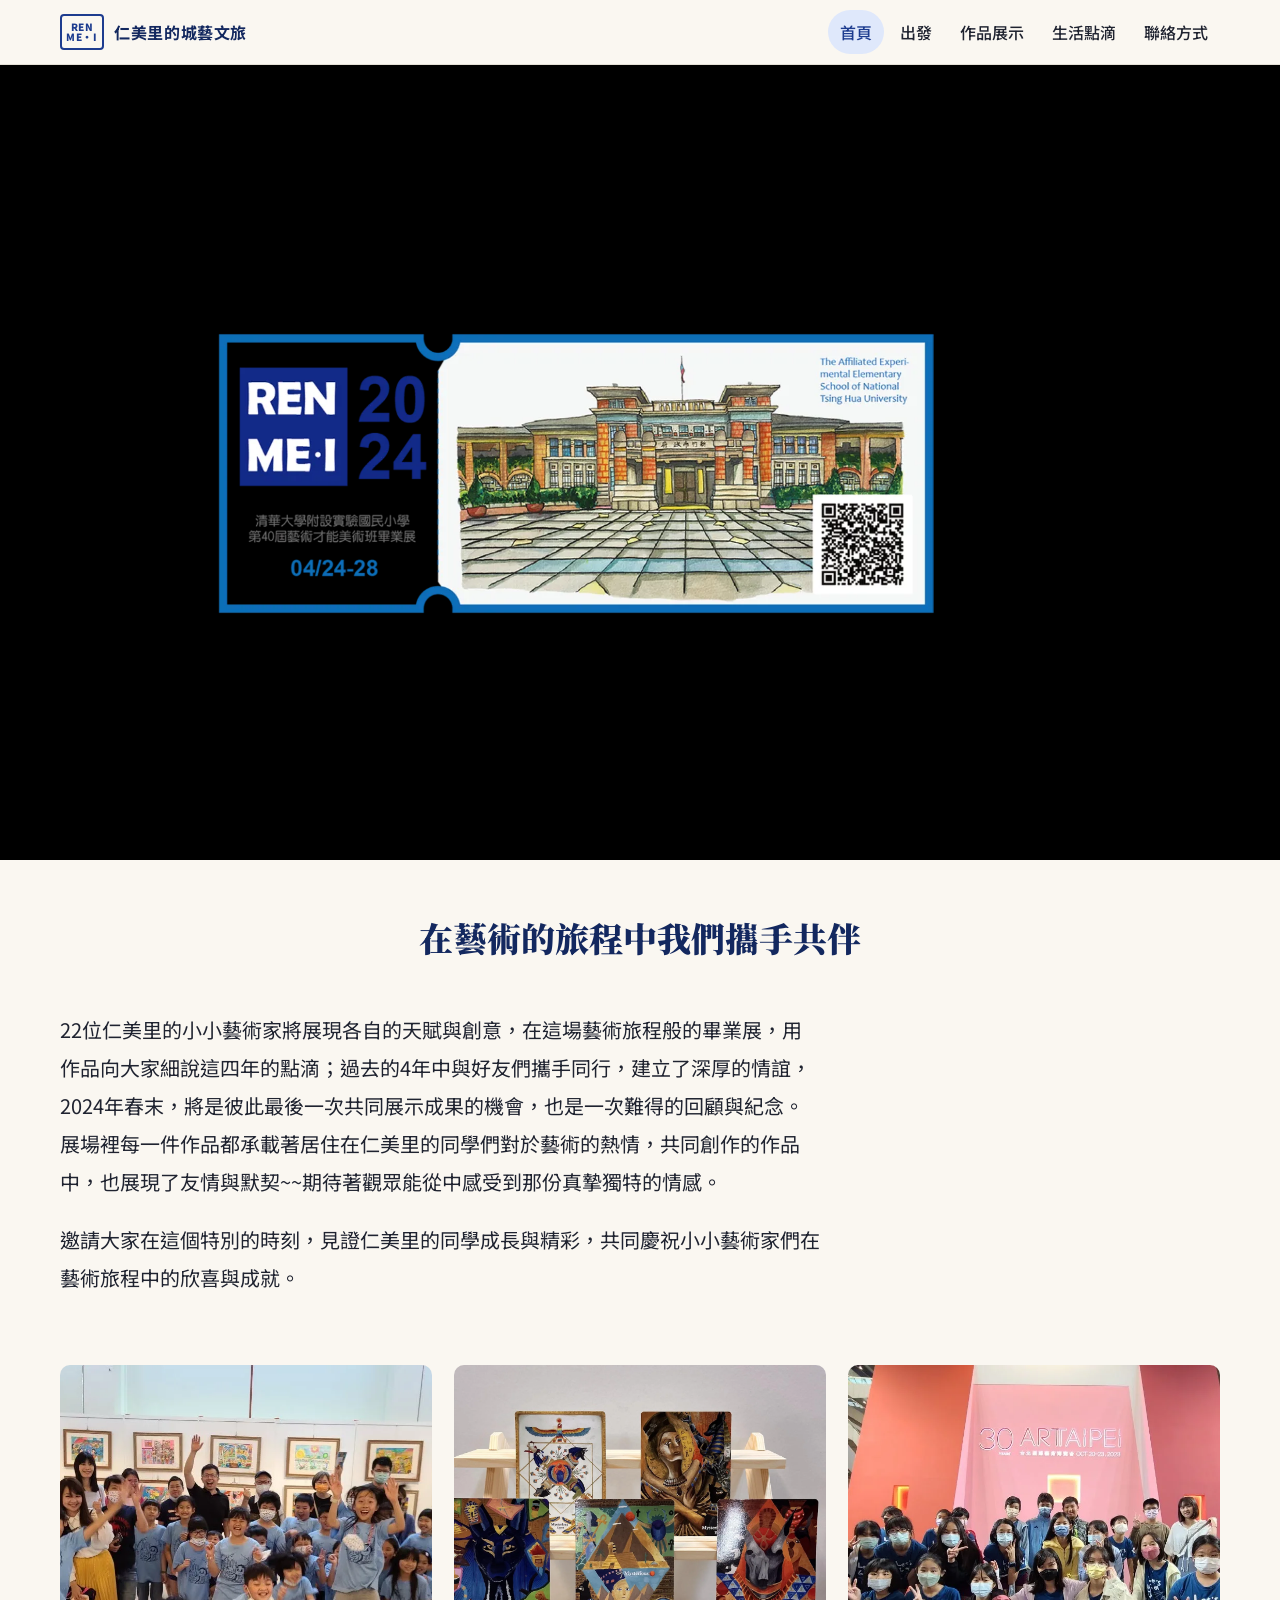
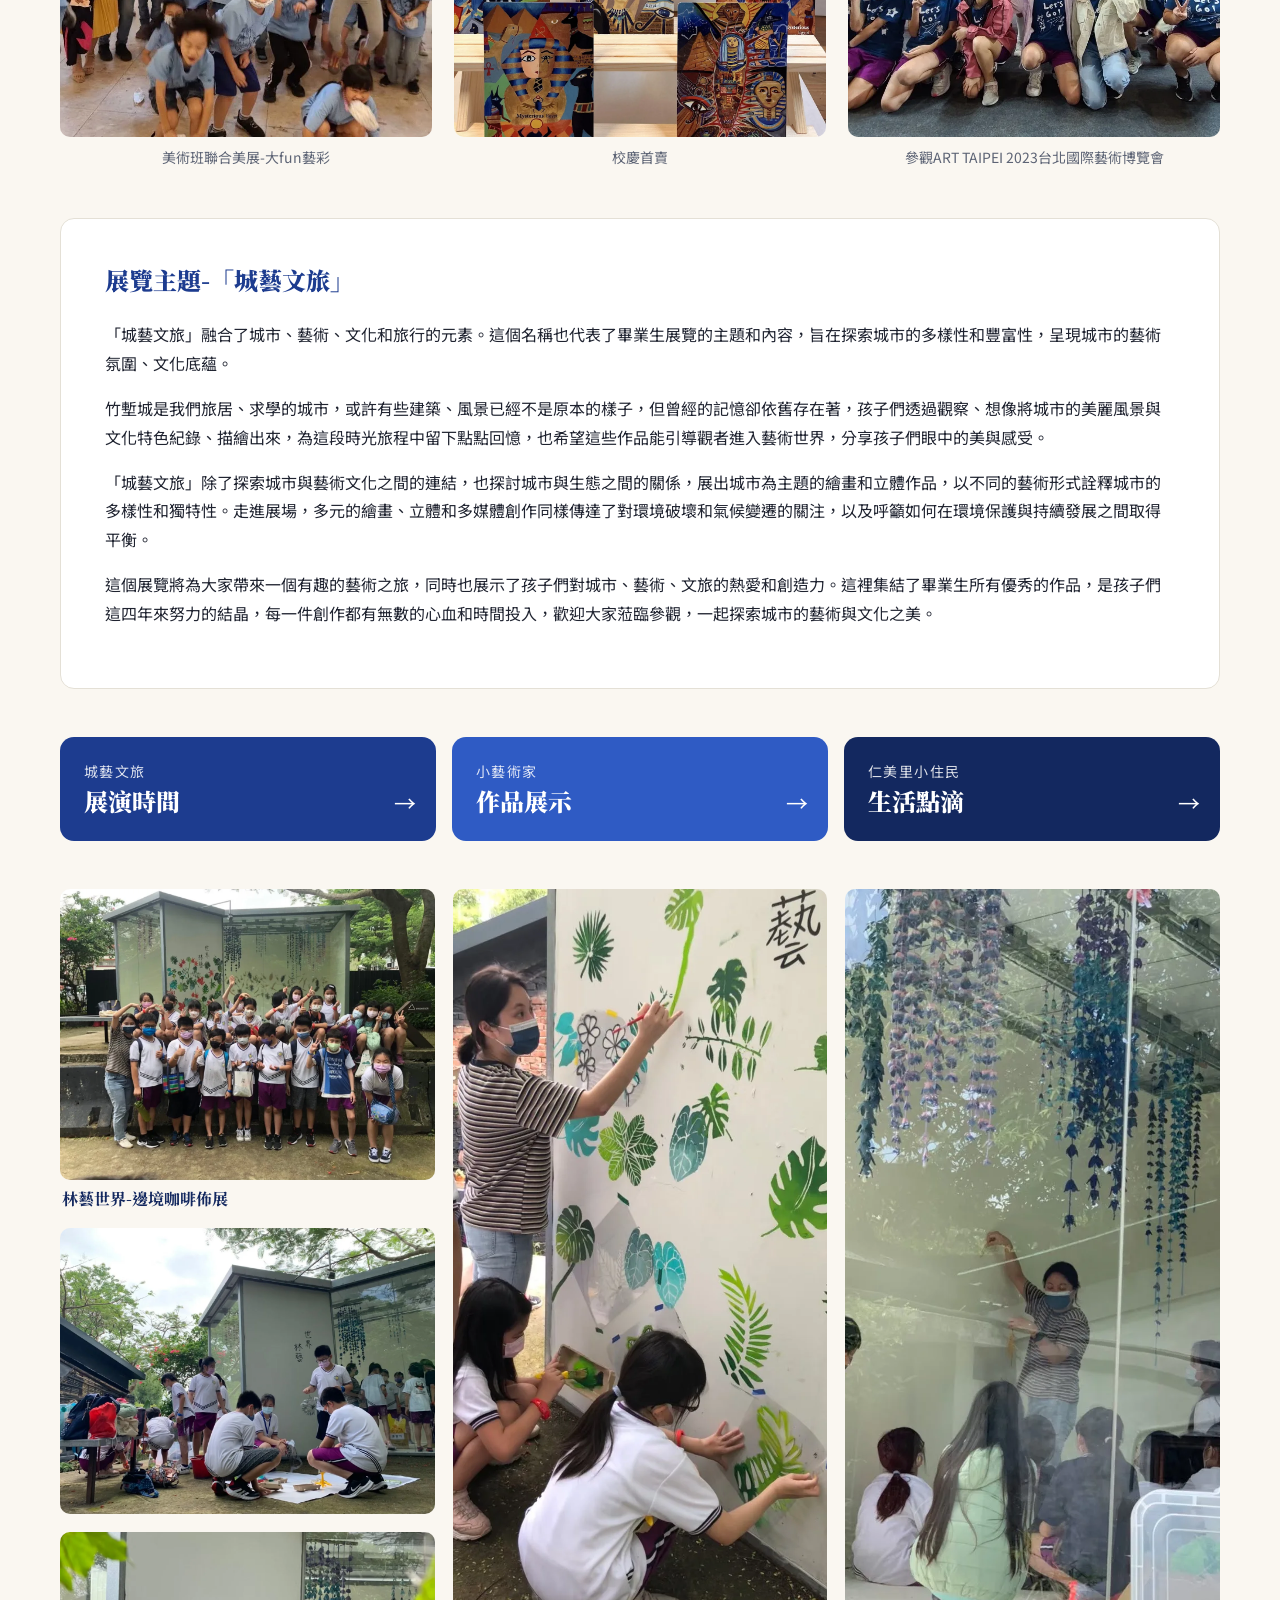
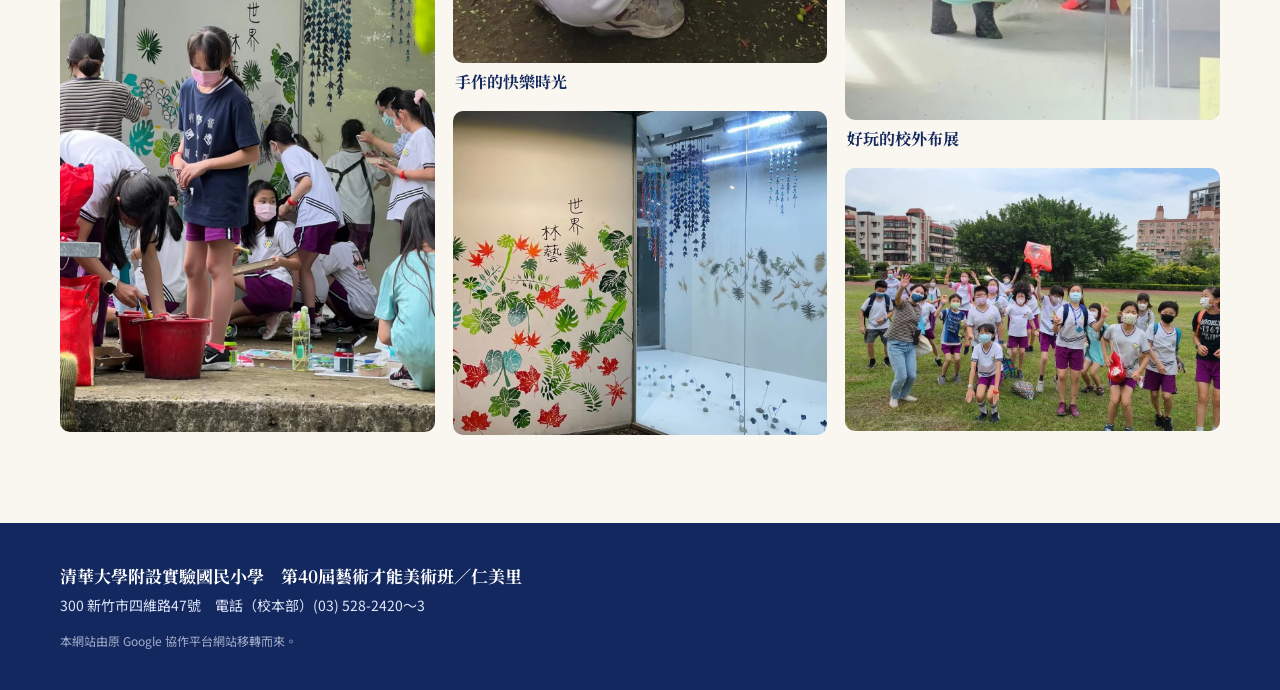
==== index.html @ 0c2aa7fb "Initial commit" ====
<!doctype html>
<html lang="zh-Hant-TW">
<head>
<meta charset="utf-8">
<meta name="viewport" content="width=device-width, initial-scale=1">
<title>仁美里的城藝文旅</title>
<meta name="description" content="清華附小第40屆藝術才能美術班「仁美里」畢業美展《城藝文旅》——22位小小藝術家的城市、藝術與文化之旅。">
<meta property="og:title" content="仁美里的城藝文旅">
<meta property="og:description" content="清華附小第40屆藝術才能美術班「仁美里」畢業美展《城藝文旅》——22位小小藝術家的城市、藝術與文化之旅。">
<meta property="og:image" content="img/001.webp">
<link rel="icon" href="assets/favicon.svg" type="image/svg+xml">
<link rel="preconnect" href="https://fonts.googleapis.com"><link rel="preconnect" href="https://fonts.gstatic.com" crossorigin>
<link href="https://fonts.googleapis.com/css2?family=Noto+Sans+TC:wght@400;500;700&family=Noto+Serif+TC:wght@600;900&display=swap" rel="stylesheet">
<link rel="stylesheet" href="assets/style.css">
</head>
<body class="page-index">
<a class="skip" href="#main">跳到主要內容</a>
<div class="topbar"><div class="wrap bar">
<a class="brand" href="index.html"><span class="ticket">REN<br>ME·I</span><span>仁美里的城藝文旅</span></a>
<button class="menu-btn" type="button" aria-expanded="false" aria-controls="nav">選單</button>
<nav id="nav" aria-label="主要導覽"><ul><li><a href="index.html" aria-current="page">首頁</a></li><li><a href="depart.html">出發</a></li><li class="has-sub"><a href="works.html">作品展示</a><ul class="sub"><li><a href="works-ecological.html">Ecological Contrast 明信片</a></li><li><a href="works-egypt.html">Mysterious Egypt 明信片</a></li><li><a href="works-keychain.html">甜點系－鑰匙圈</a></li><li><a href="works-badge.html">愛在新竹－徽章</a></li><li><a href="works-mug.html">建築@新竹－馬克杯</a></li><li><a href="works-sticker.html">建築@新竹／甜點系－集合貼紙</a></li><li><a href="works-merch.html">形象周邊</a></li></ul></li><li><a href="life.html">生活點滴</a></li><li><a href="contact.html">聯絡方式</a></li></ul></nav>
</div></div>
<header class="hero hero-home"><img src="img/001.webp" width="1920" height="1192" alt="" class="hero-img"  decoding="async"><div class="hero-text wrap"><p class="kicker">畢業美展 2024</p><h1>仁美里的城藝文旅</h1></div></header>

<main id="main">
<section class="wrap block"><p class="tagline">在藝術的旅程中我們攜手共伴</p></section><section class="wrap block"><div class="prose"><p class="lead">22位仁美里的小小藝術家將展現各自的天賦與創意，在這場藝術旅程般的畢業展，用作品向大家細說這四年的點滴；過去的4年中與好友們攜手同行，建立了深厚的情誼，2024年春末，將是彼此最後一次共同展示成果的機會，也是一次難得的回顧與紀念。展場裡每一件作品都承載著居住在仁美里的同學們對於藝術的熱情，共同創作的作品中，也展現了友情與默契~~期待著觀眾能從中感受到那份真摯獨特的情感。</p><p class="lead">邀請大家在這個特別的時刻，見證仁美里的同學成長與精彩，共同慶祝小小藝術家們在藝術旅程中的欣喜與成就。</p></div></section><section class="wrap block"><div class="grid cols-3"><figure><button class="zoom" type="button" aria-label="放大圖片"><img src="img/002.webp" width="726" height="720" alt="美術班聯合美展-大fun藝彩" loading="lazy" decoding="async"></button><figcaption>美術班聯合美展-大fun藝彩</figcaption></figure><figure><button class="zoom" type="button" aria-label="放大圖片"><img src="img/003.webp" width="1280" height="1280" alt="校慶首賣" loading="lazy" decoding="async"></button><figcaption>校慶首賣</figcaption></figure><figure><button class="zoom" type="button" aria-label="放大圖片"><img src="img/004.webp" width="720" height="720" alt="參觀ART TAIPEI 2023台北國際藝術博覽會" loading="lazy" decoding="async"></button><figcaption>參觀ART TAIPEI 2023台北國際藝術博覽會</figcaption></figure></div></section><section class="wrap block theme"><div class="prose"><p>展覽主題-「城藝文旅」</p><p>「城藝文旅」融合了城市、藝術、文化和旅行的元素。這個名稱也代表了畢業生展覽的主題和內容，旨在探索城市的多樣性和豐富性，呈現城市的藝術氛圍、文化底蘊。</p><p>竹塹城是我們旅居、求學的城市，或許有些建築、風景已經不是原本的樣子，但曾經的記憶卻依舊存在著，孩子們透過觀察、想像將城市的美麗風景與文化特色紀錄、描繪出來，為這段時光旅程中留下點點回憶，也希望這些作品能引導觀者進入藝術世界，分享孩子們眼中的美與感受。</p><p>「城藝文旅」除了探索城市與藝術文化之間的連結，也探討城市與生態之間的關係，展出城市為主題的繪畫和立體作品，以不同的藝術形式詮釋城市的多樣性和獨特性。走進展場，多元的繪畫、立體和多媒體創作同樣傳達了對環境破壞和氣候變遷的關注，以及呼籲如何在環境保護與持續發展之間取得平衡。</p><p>這個展覽將為大家帶來一個有趣的藝術之旅，同時也展示了孩子們對城市、藝術、文旅的熱愛和創造力。這裡集結了畢業生所有優秀的作品，是孩子們這四年來努力的結晶，每一件創作都有無數的心血和時間投入，歡迎大家蒞臨參觀，一起探索城市的藝術與文化之美。</p></div></section><section class="wrap block"><div class="tiles"><a class="tile" href="depart.html"><span>城藝文旅</span><strong>展演時間</strong><i aria-hidden="true">→</i></a><a class="tile" href="works.html"><span>小藝術家</span><strong>作品展示</strong><i aria-hidden="true">→</i></a><a class="tile" href="life.html"><span>仁美里小住民</span><strong>生活點滴</strong><i aria-hidden="true">→</i></a></div></section><section class="wrap block"><div class="masonry"><figure><button class="zoom" type="button" aria-label="放大圖片"><img src="img/005.webp" width="1280" height="994" alt="林藝世界-邊境咖啡佈展" loading="lazy" decoding="async"></button><figcaption>林藝世界-邊境咖啡佈展</figcaption></figure><figure><button class="zoom" type="button" aria-label="放大圖片"><img src="img/006.webp" width="1280" height="979" alt="" loading="lazy" decoding="async"></button></figure><figure><button class="zoom" type="button" aria-label="放大圖片"><img src="img/007.webp" width="1108" height="1478" alt="" loading="lazy" decoding="async"></button></figure><figure><button class="zoom" type="button" aria-label="放大圖片"><img src="img/008.webp" width="715" height="1478" alt="手作的快樂時光" loading="lazy" decoding="async"></button><figcaption>手作的快樂時光</figcaption></figure><figure><button class="zoom" type="button" aria-label="放大圖片"><img src="img/009.webp" width="1110" height="960" alt="" loading="lazy" decoding="async"></button></figure><figure><button class="zoom" type="button" aria-label="放大圖片"><img src="img/010.webp" width="666" height="1478" alt="好玩的校外布展" loading="lazy" decoding="async"></button><figcaption>好玩的校外布展</figcaption></figure><figure><button class="zoom" type="button" aria-label="放大圖片"><img src="img/011.webp" width="1028" height="720" alt="" loading="lazy" decoding="async"></button></figure></div></section>
</main>
<footer class="site-foot"><div class="wrap">
<p class="foot-name">清華大學附設實驗國民小學　第40屆藝術才能美術班／仁美里</p>
<p>300 新竹市四維路47號　電話（校本部）(03) 528-2420～3</p>
<p class="small">本網站由原 Google 協作平台網站移轉而來。</p>
</div></footer>
<div class="lightbox" hidden><button class="lb-close" type="button" aria-label="關閉">×</button><button class="lb-prev" type="button" aria-label="上一張">‹</button><img alt=""><button class="lb-next" type="button" aria-label="下一張">›</button></div>
<script src="assets/site.js" defer></script>
</body>
</html>
---- assets/style.css ----
/* 仁美里的城藝文旅 — static site */
:root{
  --navy:#1d3c8f; --navy-ink:#13285f; --sky:#dfe8fb; --paper:#faf7f1; --card:#ffffff;
  --ink:#1f2330; --muted:#5d6475; --line:#e4e0d6; --radius:14px;
  --sans:"Noto Sans TC",system-ui,-apple-system,"PingFang TC","Microsoft JhengHei",sans-serif;
  --serif:"Noto Serif TC","Songti TC",serif;
}
*{box-sizing:border-box}
html{scroll-behavior:smooth}
body{margin:0;background:var(--paper);color:var(--ink);font:16px/1.8 var(--sans);-webkit-font-smoothing:antialiased}
img{max-width:100%;height:auto;display:block}
a{color:var(--navy)}
.wrap{width:min(1160px,100% - 32px);margin-inline:auto}
.skip{position:absolute;left:-999px}.skip:focus{left:16px;top:8px;z-index:99;background:#fff;padding:6px 10px}

/* top bar */
.topbar{position:sticky;top:0;z-index:50;background:rgba(250,247,241,.92);backdrop-filter:blur(8px);border-bottom:1px solid var(--line)}
.bar{display:flex;align-items:center;gap:16px;min-height:64px}
.brand{display:flex;align-items:center;gap:10px;text-decoration:none;color:var(--navy-ink);font-weight:700;letter-spacing:.04em}
.ticket{display:inline-grid;place-items:center;width:44px;height:36px;border:2px solid var(--navy);border-radius:4px;font:900 10px/1.05 var(--sans);color:var(--navy);text-align:center;letter-spacing:.06em}
nav{margin-left:auto}
nav ul{list-style:none;margin:0;padding:0;display:flex;gap:4px}
nav a{display:block;padding:8px 12px;border-radius:999px;text-decoration:none;color:var(--ink);font-weight:500}
nav a:hover{background:var(--sky)}
nav a[aria-current]{color:var(--navy);background:var(--sky)}
.has-sub{position:relative}
.sub{display:none!important;position:absolute;top:100%;left:0;min-width:240px;flex-direction:column;background:#fff;border:1px solid var(--line);border-radius:12px;padding:6px!important;box-shadow:0 12px 30px rgba(20,30,60,.12)}
.sub a{border-radius:8px;font-weight:400}
.has-sub:hover .sub,.has-sub:focus-within .sub{display:flex!important}
.menu-btn{display:none;margin-left:auto;border:1px solid var(--line);background:#fff;border-radius:999px;padding:6px 14px;font:inherit;cursor:pointer}

/* hero */
.hero{position:relative;background:var(--navy-ink);color:#fff;overflow:hidden;min-height:240px;display:grid}
.hero-img{grid-area:1/1;width:100%;height:100%;object-fit:cover;opacity:.55}
.hero-text{grid-area:1/1;align-self:end;padding:48px 0 32px;position:relative}
.hero h1{font:900 clamp(30px,5vw,54px)/1.2 var(--serif);margin:0;letter-spacing:.04em;text-shadow:0 2px 18px rgba(0,0,0,.35)}
.kicker{margin:0 0 6px;font-size:14px;letter-spacing:.2em;opacity:.9}
.hero-home{min-height:min(62vh,560px);background:#000}
.hero-home .hero-img{object-fit:contain;opacity:1}
.hero-home .hero-text{display:none}

.crumbs{padding-top:18px;font-size:14px;color:var(--muted)}
.crumbs a{text-decoration:none}

/* blocks */
.block{padding:40px 0 8px}
.prose{max-width:760px}
.prose p{margin:0 0 1em}
.prose .lead{font-size:clamp(17px,2vw,20px);line-height:1.9;color:var(--ink)}
.prose h3{font:700 20px/1.4 var(--serif);color:var(--navy);margin:1.4em 0 .4em}
.sec-title{font:900 clamp(22px,3vw,30px)/1.3 var(--serif);color:var(--navy-ink);margin:0 0 .6em;padding-left:14px;border-left:5px solid var(--navy)}
.tagline{font:900 clamp(22px,3.4vw,34px)/1.5 var(--serif);color:var(--navy-ink);text-align:center;margin:12px auto 0;max-width:860px}
.theme .prose{background:var(--card);border:1px solid var(--line);border-radius:var(--radius);padding:clamp(20px,4vw,44px);max-width:none}
.theme .prose p:first-child{font:900 24px/1.4 var(--serif);color:var(--navy)}

/* figures */
figure{margin:0}
.zoom{all:unset;cursor:zoom-in;display:block;width:100%}
.zoom:focus-visible,.card-link:focus-visible{outline:3px solid var(--navy);outline-offset:3px;border-radius:10px}
figure img{border-radius:10px;background:#eee;width:100%}
figcaption{font-size:14px;color:var(--muted);padding:8px 2px 0;text-align:center}
figcaption a{color:var(--navy-ink);font-weight:700;text-decoration:none}
.grid{display:grid;gap:22px;grid-template-columns:repeat(auto-fill,minmax(220px,1fr))}
.grid.cols-2{grid-template-columns:repeat(auto-fill,minmax(min(100%,340px),1fr))}
.grid.cols-3{grid-template-columns:repeat(auto-fill,minmax(min(100%,280px),1fr))}
.grid.cols-4{grid-template-columns:repeat(auto-fill,minmax(min(46%,220px),1fr))}
.grid.cols-4 figure{background:var(--card);border:1px solid var(--line);border-radius:var(--radius);padding:10px}
.grid.cols-4 figure img{aspect-ratio:1;object-fit:contain;background:#fff}
.page-works .grid figure img,.page-index .grid figure img{aspect-ratio:1;object-fit:cover}
.card-link{display:block;transition:transform .2s}
.card-link:hover{transform:translateY(-3px)}
.masonry{columns:3 280px;column-gap:18px}
.masonry figure{break-inside:avoid;margin-bottom:18px}
.masonry figcaption{text-align:left;font:700 16px/1.4 var(--serif);color:var(--navy-ink)}

/* tiles */
.tiles{display:grid;grid-template-columns:repeat(auto-fit,minmax(220px,1fr));gap:16px}
.tile{position:relative;display:block;padding:22px 24px;border-radius:var(--radius);background:var(--navy);color:#fff;text-decoration:none;overflow:hidden}
.tile span{display:block;font-size:14px;opacity:.85;letter-spacing:.1em}
.tile strong{font:900 24px/1.4 var(--serif)}
.tile i{position:absolute;right:20px;bottom:18px;font-style:normal;font-size:22px;transition:transform .2s}
.tile:hover i{transform:translateX(5px)}
.tile:nth-child(2){background:#2f5bc4}.tile:nth-child(3){background:var(--navy-ink)}

/* depart */
.info-grid{display:grid;grid-template-columns:repeat(auto-fit,minmax(240px,1fr));gap:16px}
.info{background:var(--card);border:1px solid var(--line);border-top:5px solid var(--navy);border-radius:var(--radius);padding:20px 22px}
.info h3{margin:0 0 6px;font:700 15px/1.4 var(--sans);letter-spacing:.15em;color:var(--muted)}
.info p{margin:0;font:700 18px/1.6 var(--serif);color:var(--navy-ink)}
.info p+p{font:400 15px/1.6 var(--sans);color:var(--ink)}

/* embeds */
.embed{position:relative;border-radius:var(--radius);overflow:hidden;background:#ddd;margin:0 0 24px}
.embed iframe{position:absolute;inset:0;width:100%;height:100%;border:0}
.embed.video{aspect-ratio:16/9;max-width:860px}
.embed.map{aspect-ratio:16/8}
.page-life .prose + .embed{margin-top:4px}

/* mugs */
.mug-grid{display:grid;grid-template-columns:repeat(auto-fill,minmax(min(100%,320px),1fr));gap:22px}
.mug{background:var(--card);border:1px solid var(--line);border-radius:var(--radius);padding:14px;display:flex;flex-direction:column;gap:10px}
.mug .main img{aspect-ratio:4/3;object-fit:contain;background:#fff}
.mug-meta{display:flex;align-items:baseline;gap:10px}
.mug-meta .num{font:900 22px/1 var(--serif);color:var(--navy)}
.mug-meta h3{margin:0;font:700 17px/1.4 var(--serif)}
.mug-thumbs{display:grid;grid-template-columns:repeat(3,1fr);gap:8px}
.mug-thumbs img{aspect-ratio:1;object-fit:cover;border-radius:8px}

/* footer */
.site-foot{margin-top:64px;background:var(--navy-ink);color:#dfe6f7;padding:36px 0;font-size:14px}
.site-foot p{margin:.2em 0}
.foot-name{font:700 17px/1.6 var(--serif);color:#fff}
.small{opacity:.7;font-size:12px;margin-top:12px!important}

/* lightbox */
.lightbox{position:fixed;inset:0;z-index:100;background:rgba(10,14,28,.92);display:grid;place-items:center}
.lightbox[hidden]{display:none}
.lightbox img{max-width:92vw;max-height:88vh;object-fit:contain;border-radius:6px}
.lightbox button{position:absolute;background:none;border:0;color:#fff;font-size:44px;line-height:1;cursor:pointer;padding:12px 18px}
.lb-close{top:8px;right:8px}.lb-prev{left:4px;top:50%;transform:translateY(-50%)}.lb-next{right:4px;top:50%;transform:translateY(-50%)}

@media (max-width:820px){
  .menu-btn{display:block}
  nav{position:absolute;top:100%;left:0;right:0;background:var(--paper);border-bottom:1px solid var(--line);display:none;padding:8px 16px 16px}
  nav.open{display:block}
  nav ul{flex-direction:column}
  .sub{display:flex!important;position:static;box-shadow:none;border:0;padding:0 0 0 14px!important;background:none;min-width:0}
  .brand span:last-child{font-size:15px}
  .hero-home{min-height:0}
  .block{padding-top:28px}
}
@media (prefers-reduced-motion:reduce){*{transition:none!important;scroll-behavior:auto!important}}
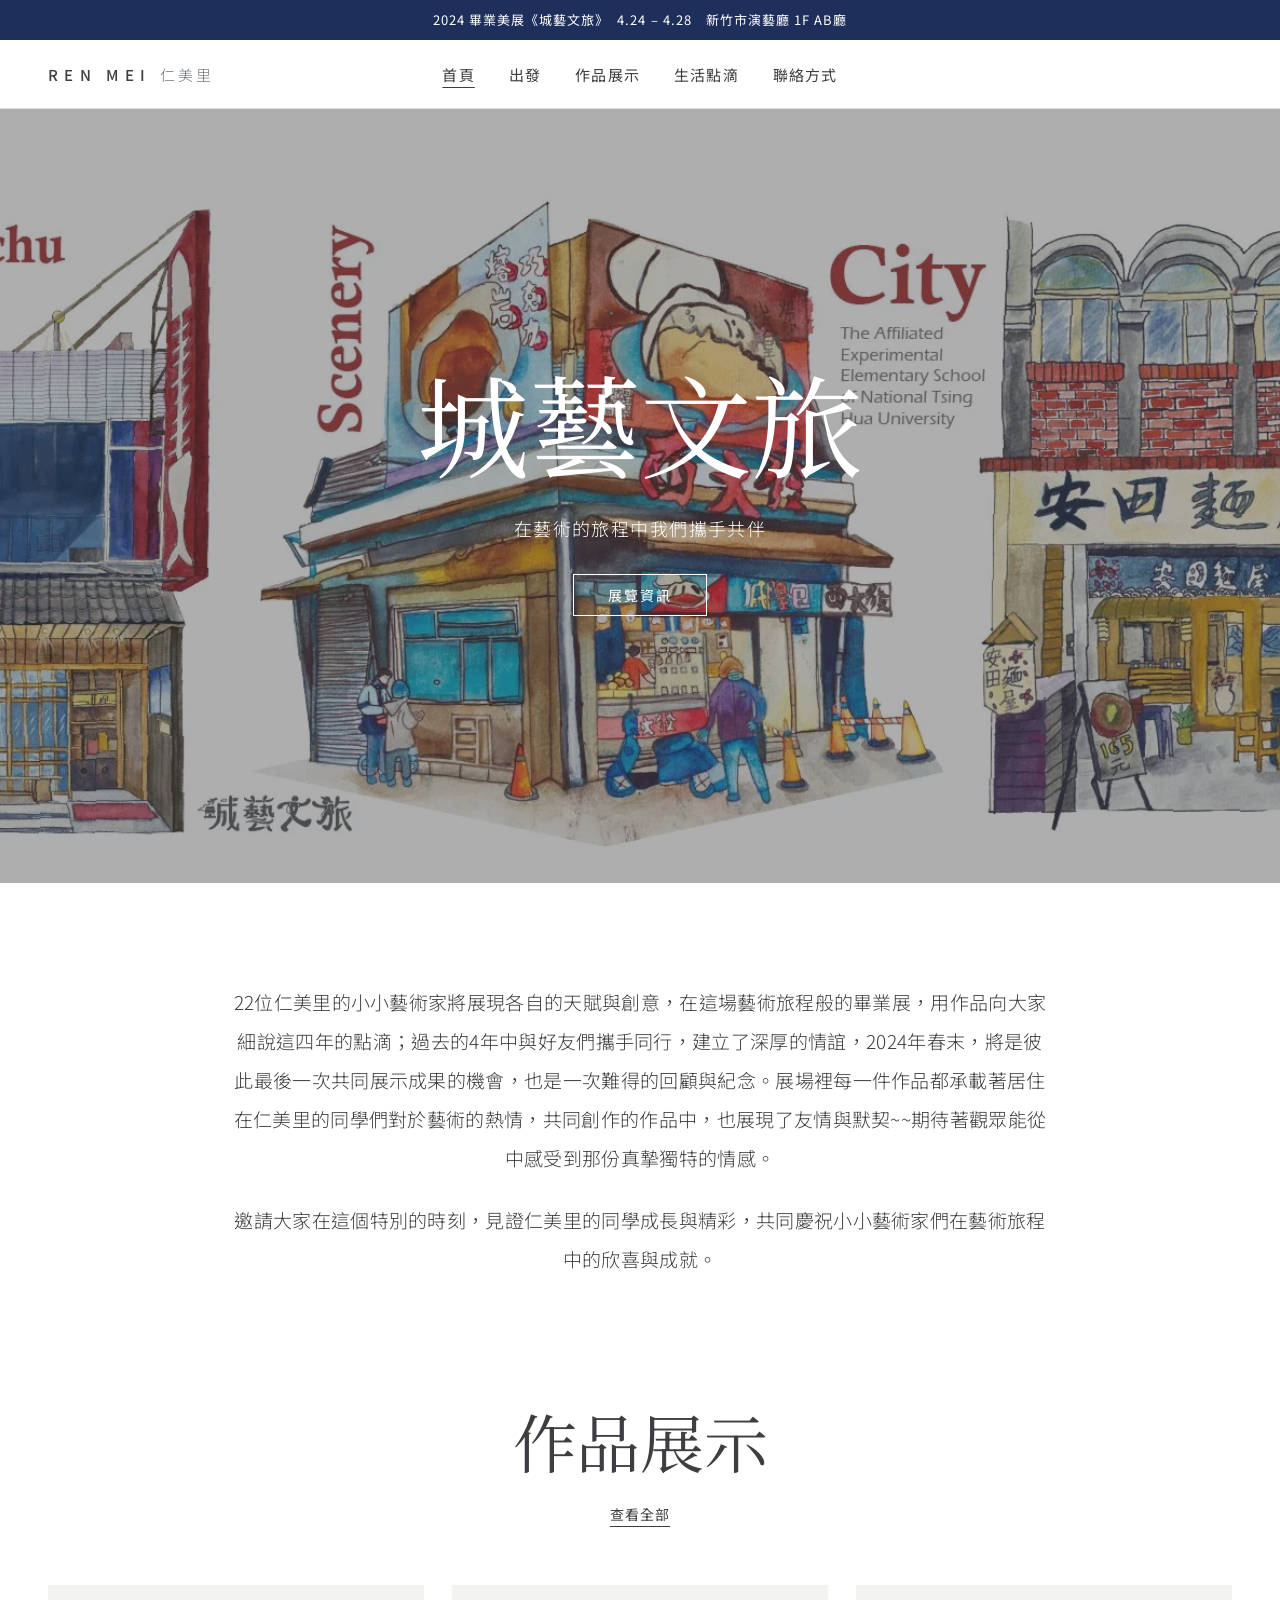
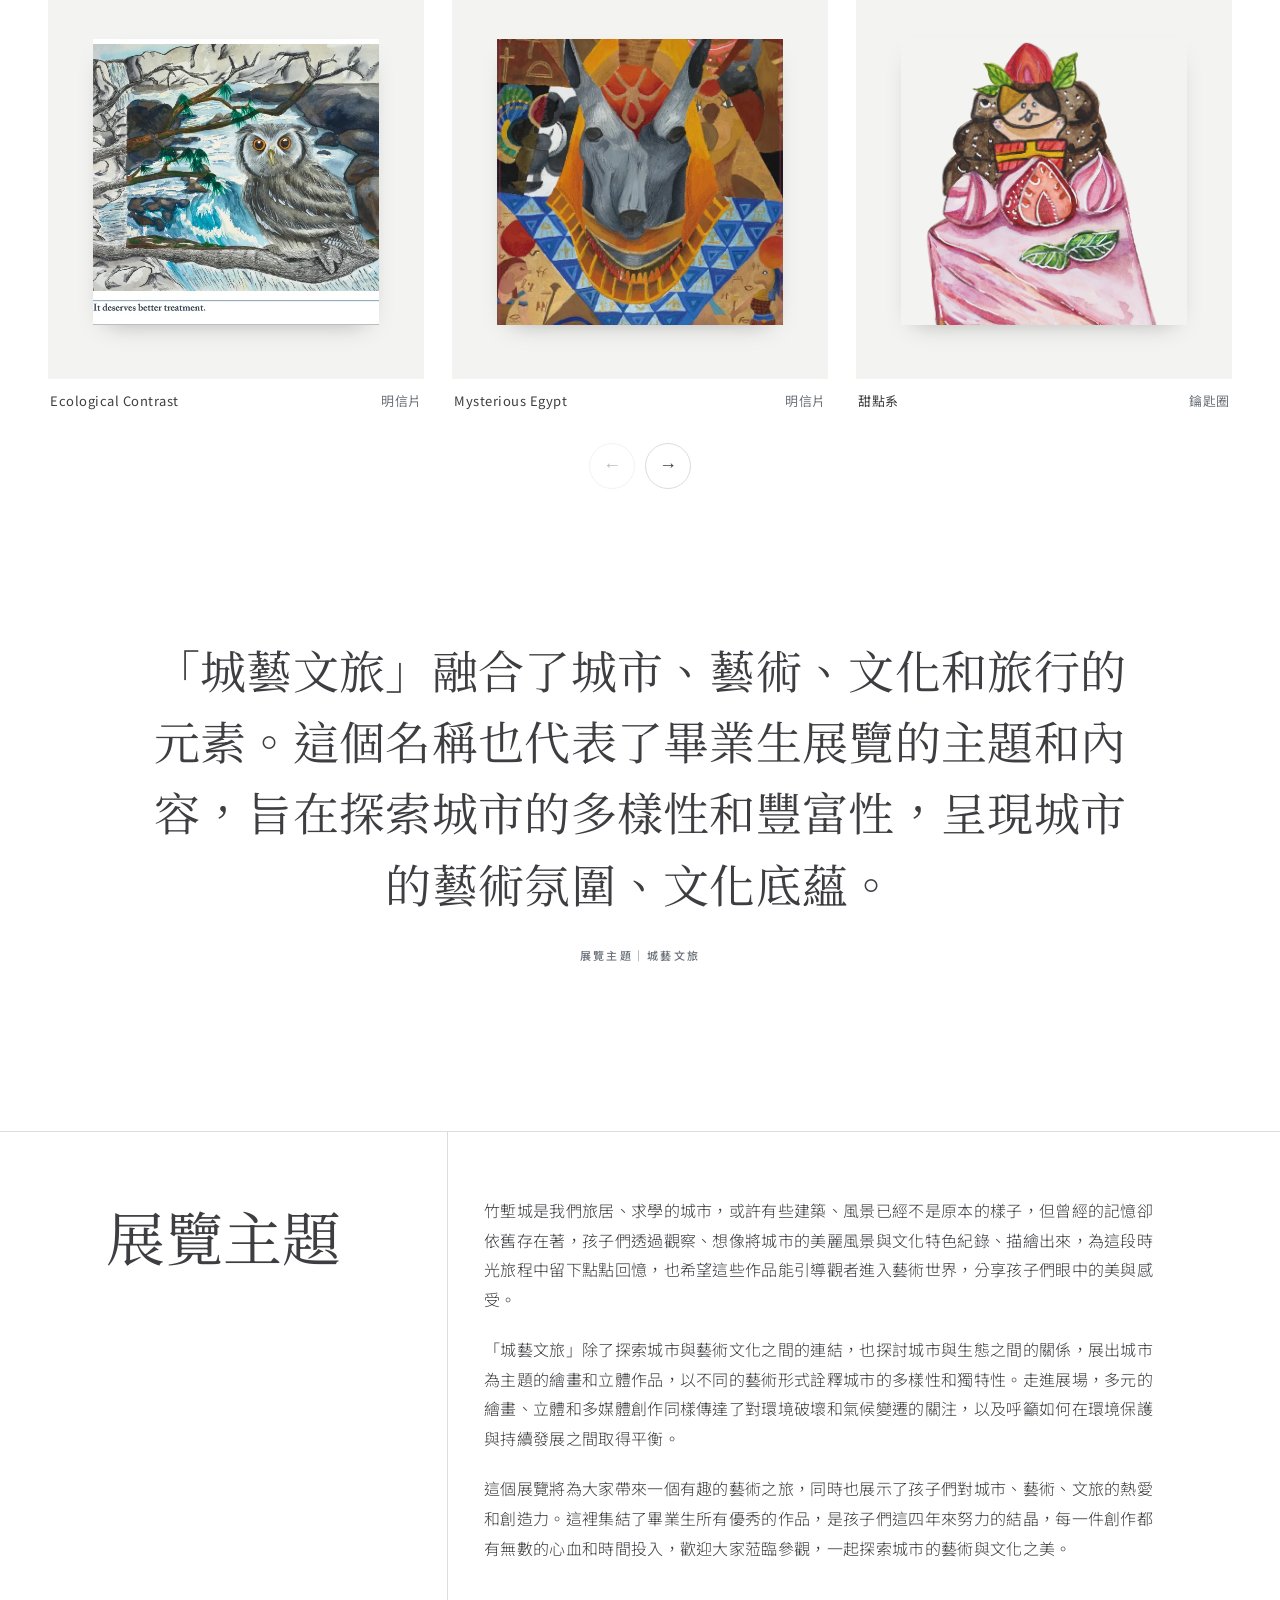
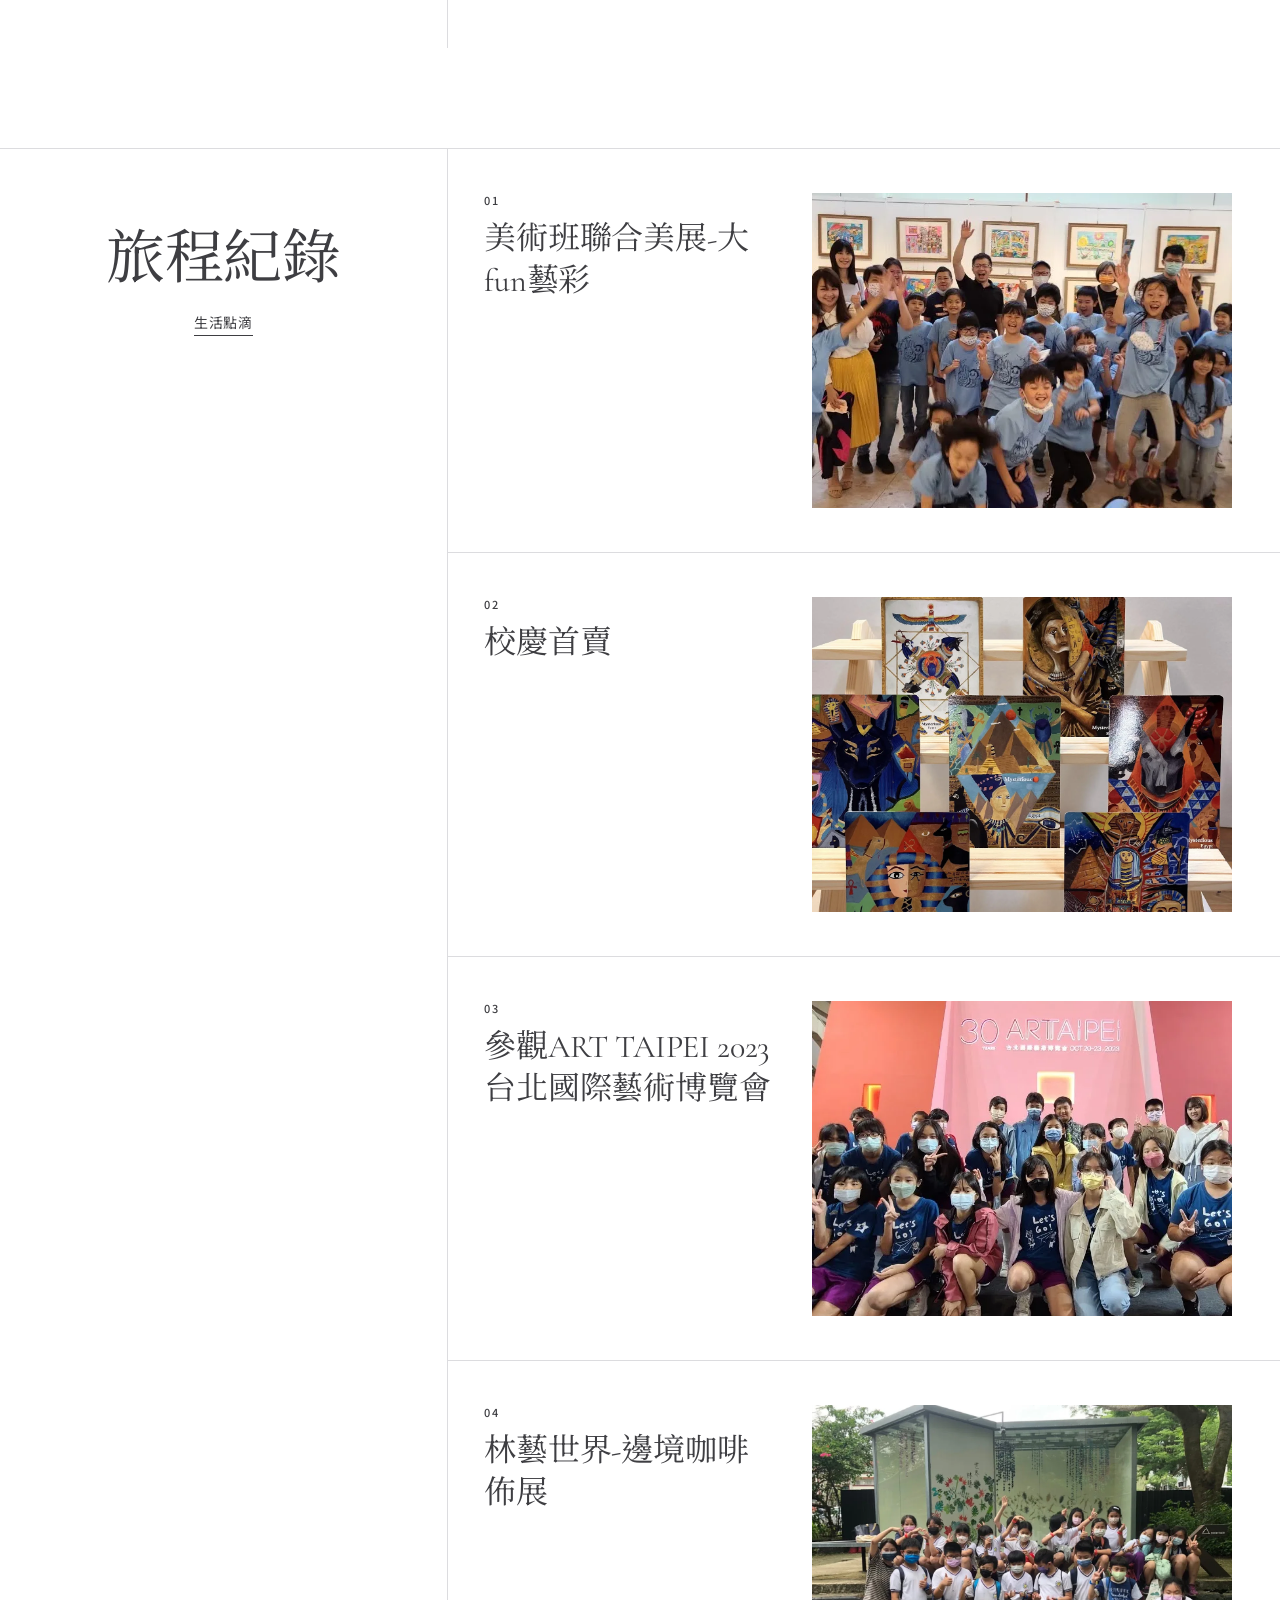
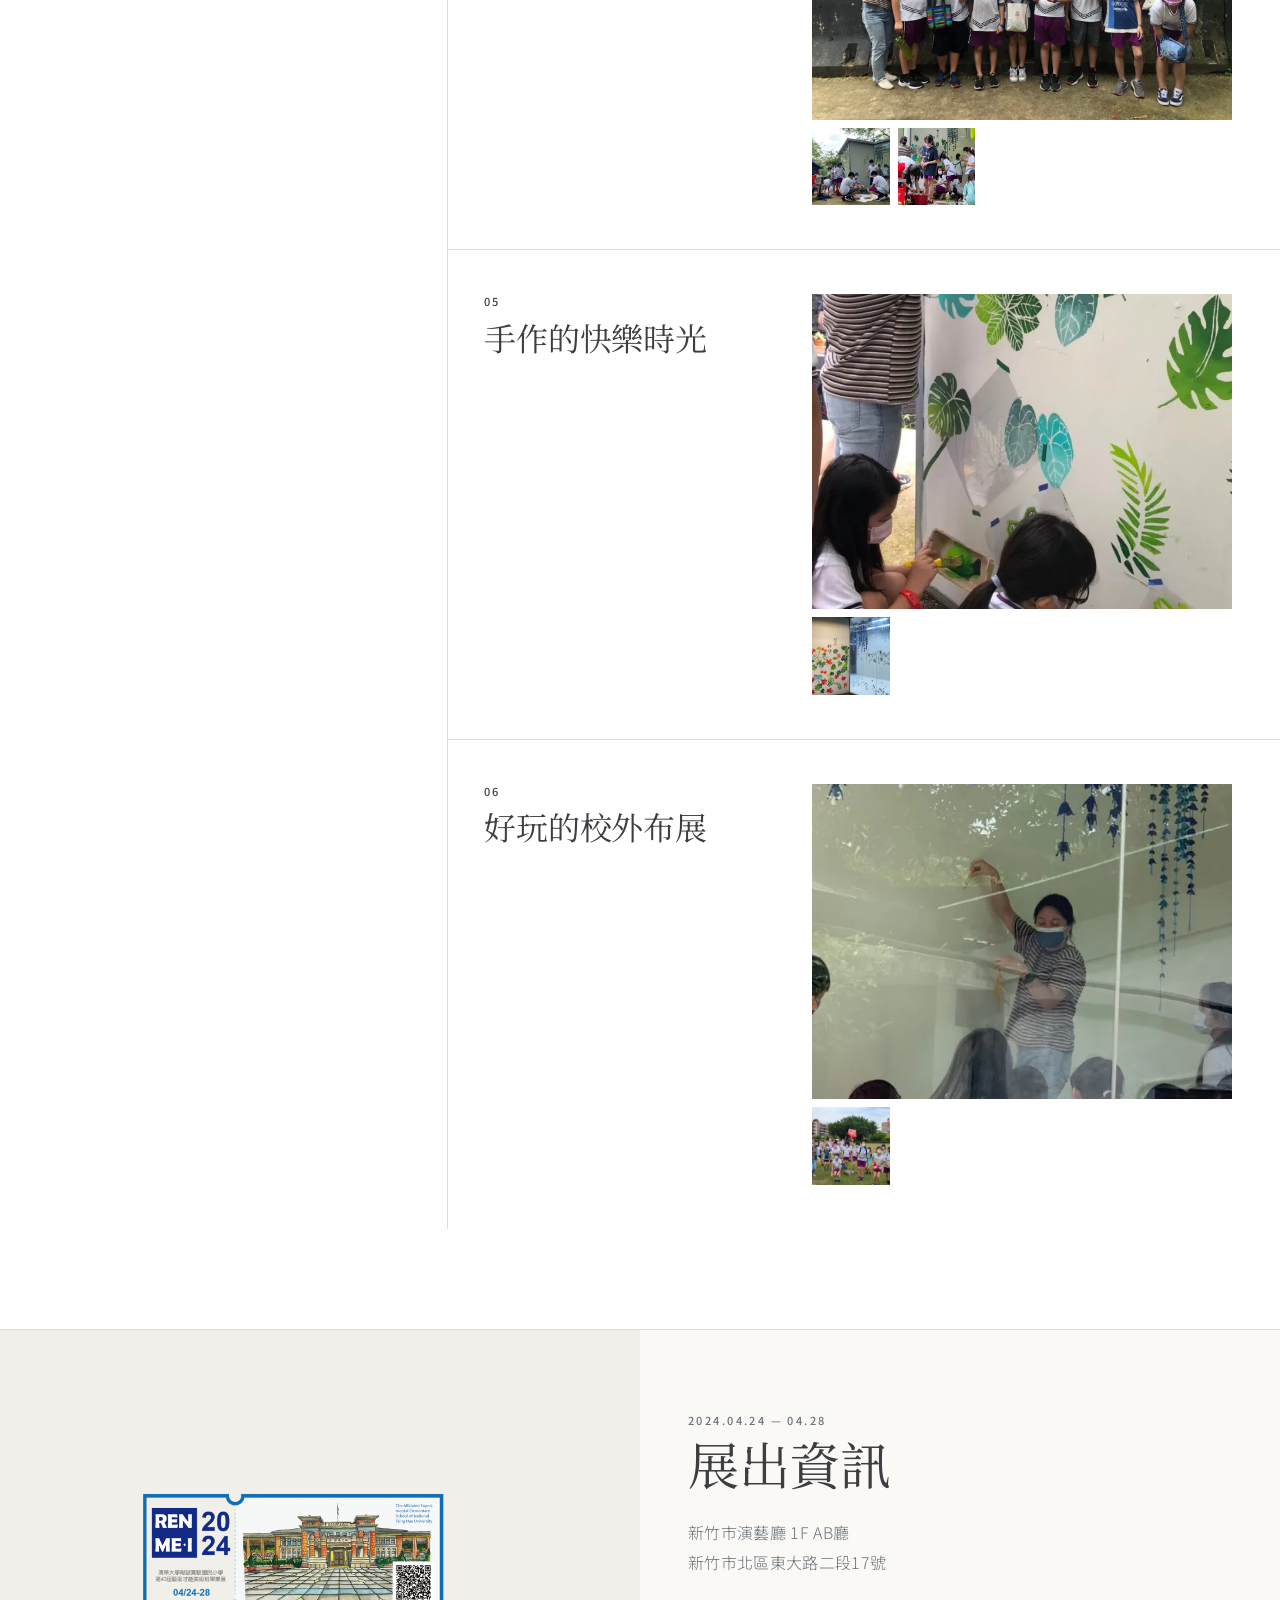
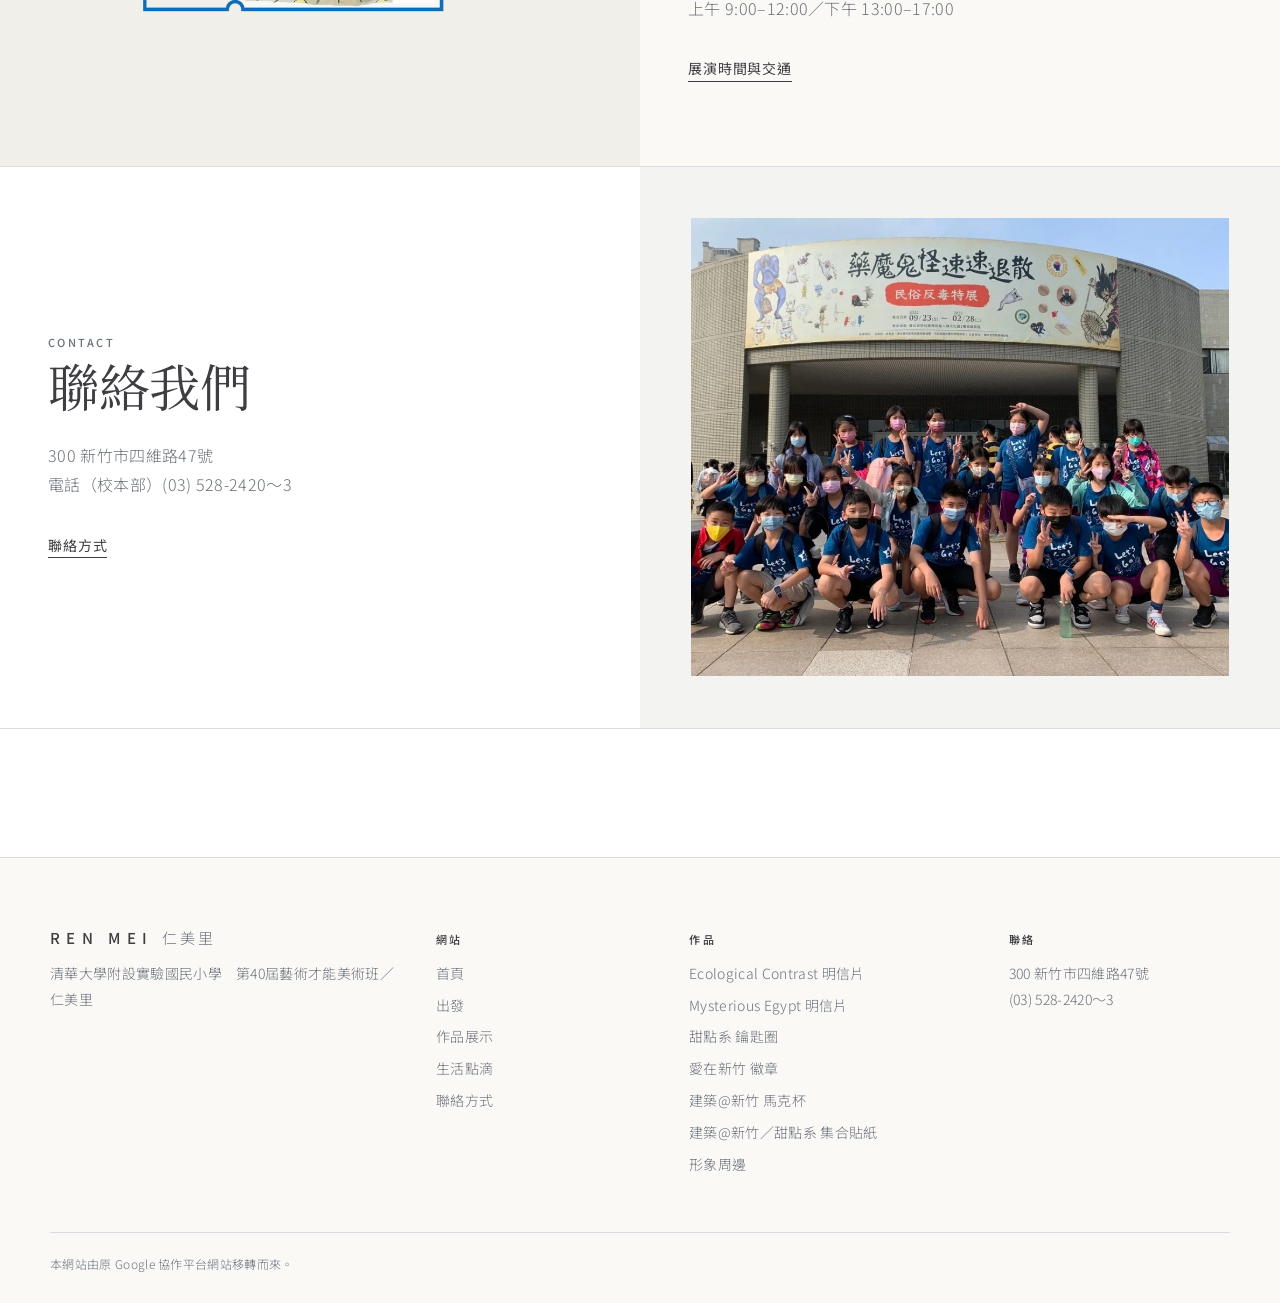
==== commit 4601f19b: "改為畫廊風格" ====
--- a/index.html
+++ b/index.html
@@ -10,27 +10,27 @@
 <meta property="og:image" content="img/001.webp">
 <link rel="icon" href="assets/favicon.svg" type="image/svg+xml">
 <link rel="preconnect" href="https://fonts.googleapis.com"><link rel="preconnect" href="https://fonts.gstatic.com" crossorigin>
-<link href="https://fonts.googleapis.com/css2?family=Noto+Sans+TC:wght@400;500;700&family=Noto+Serif+TC:wght@600;900&display=swap" rel="stylesheet">
+<link href="https://fonts.googleapis.com/css2?family=Cormorant+Garamond:wght@400;500&family=Noto+Serif+TC:wght@300;400;500&family=Noto+Sans+TC:wght@300;400;500&display=swap" rel="stylesheet">
 <link rel="stylesheet" href="assets/style.css">
 </head>
-<body class="page-index">
+<body class="p-index">
 <a class="skip" href="#main">跳到主要內容</a>
-<div class="topbar"><div class="wrap bar">
-<a class="brand" href="index.html"><span class="ticket">REN<br>ME·I</span><span>仁美里的城藝文旅</span></a>
-<button class="menu-btn" type="button" aria-expanded="false" aria-controls="nav">選單</button>
-<nav id="nav" aria-label="主要導覽"><ul><li><a href="index.html" aria-current="page">首頁</a></li><li><a href="depart.html">出發</a></li><li class="has-sub"><a href="works.html">作品展示</a><ul class="sub"><li><a href="works-ecological.html">Ecological Contrast 明信片</a></li><li><a href="works-egypt.html">Mysterious Egypt 明信片</a></li><li><a href="works-keychain.html">甜點系－鑰匙圈</a></li><li><a href="works-badge.html">愛在新竹－徽章</a></li><li><a href="works-mug.html">建築@新竹－馬克杯</a></li><li><a href="works-sticker.html">建築@新竹／甜點系－集合貼紙</a></li><li><a href="works-merch.html">形象周邊</a></li></ul></li><li><a href="life.html">生活點滴</a></li><li><a href="contact.html">聯絡方式</a></li></ul></nav>
-</div></div>
-<header class="hero hero-home"><img src="img/001.webp" width="1920" height="1192" alt="" class="hero-img"  decoding="async"><div class="hero-text wrap"><p class="kicker">畢業美展 2024</p><h1>仁美里的城藝文旅</h1></div></header>
-
+<a class="promo" href="depart.html">2024 畢業美展《城藝文旅》　4.24 – 4.28　新竹市演藝廳 1F AB廳</a>
+<header class="topbar"><div class="bar">
+<a class="logo" href="index.html" aria-label="仁美里的城藝文旅 首頁">REN MEI<span>仁美里</span></a>
+<nav id="nav" aria-label="主要導覽"><ul><li><a href="index.html" aria-current="page">首頁</a></li><li><a href="depart.html">出發</a></li><li class="has-sub"><a href="works.html">作品展示</a><ul class="sub"><li><a href="works-ecological.html">Ecological Contrast 明信片</a></li><li><a href="works-egypt.html">Mysterious Egypt 明信片</a></li><li><a href="works-keychain.html">甜點系 鑰匙圈</a></li><li><a href="works-badge.html">愛在新竹 徽章</a></li><li><a href="works-mug.html">建築@新竹 馬克杯</a></li><li><a href="works-sticker.html">建築@新竹／甜點系 集合貼紙</a></li><li><a href="works-merch.html">形象周邊</a></li></ul></li><li><a href="life.html">生活點滴</a></li><li><a href="contact.html">聯絡方式</a></li></ul></nav>
+<button class="menu-btn" type="button" aria-expanded="false" aria-controls="nav"><span></span><span></span><span class="sr">選單</span></button>
+</div></header>
 <main id="main">
-<section class="wrap block"><p class="tagline">在藝術的旅程中我們攜手共伴</p></section><section class="wrap block"><div class="prose"><p class="lead">22位仁美里的小小藝術家將展現各自的天賦與創意，在這場藝術旅程般的畢業展，用作品向大家細說這四年的點滴；過去的4年中與好友們攜手同行，建立了深厚的情誼，2024年春末，將是彼此最後一次共同展示成果的機會，也是一次難得的回顧與紀念。展場裡每一件作品都承載著居住在仁美里的同學們對於藝術的熱情，共同創作的作品中，也展現了友情與默契~~期待著觀眾能從中感受到那份真摯獨特的情感。</p><p class="lead">邀請大家在這個特別的時刻，見證仁美里的同學成長與精彩，共同慶祝小小藝術家們在藝術旅程中的欣喜與成就。</p></div></section><section class="wrap block"><div class="grid cols-3"><figure><button class="zoom" type="button" aria-label="放大圖片"><img src="img/002.webp" width="726" height="720" alt="美術班聯合美展-大fun藝彩" loading="lazy" decoding="async"></button><figcaption>美術班聯合美展-大fun藝彩</figcaption></figure><figure><button class="zoom" type="button" aria-label="放大圖片"><img src="img/003.webp" width="1280" height="1280" alt="校慶首賣" loading="lazy" decoding="async"></button><figcaption>校慶首賣</figcaption></figure><figure><button class="zoom" type="button" aria-label="放大圖片"><img src="img/004.webp" width="720" height="720" alt="參觀ART TAIPEI 2023台北國際藝術博覽會" loading="lazy" decoding="async"></button><figcaption>參觀ART TAIPEI 2023台北國際藝術博覽會</figcaption></figure></div></section><section class="wrap block theme"><div class="prose"><p>展覽主題-「城藝文旅」</p><p>「城藝文旅」融合了城市、藝術、文化和旅行的元素。這個名稱也代表了畢業生展覽的主題和內容，旨在探索城市的多樣性和豐富性，呈現城市的藝術氛圍、文化底蘊。</p><p>竹塹城是我們旅居、求學的城市，或許有些建築、風景已經不是原本的樣子，但曾經的記憶卻依舊存在著，孩子們透過觀察、想像將城市的美麗風景與文化特色紀錄、描繪出來，為這段時光旅程中留下點點回憶，也希望這些作品能引導觀者進入藝術世界，分享孩子們眼中的美與感受。</p><p>「城藝文旅」除了探索城市與藝術文化之間的連結，也探討城市與生態之間的關係，展出城市為主題的繪畫和立體作品，以不同的藝術形式詮釋城市的多樣性和獨特性。走進展場，多元的繪畫、立體和多媒體創作同樣傳達了對環境破壞和氣候變遷的關注，以及呼籲如何在環境保護與持續發展之間取得平衡。</p><p>這個展覽將為大家帶來一個有趣的藝術之旅，同時也展示了孩子們對城市、藝術、文旅的熱愛和創造力。這裡集結了畢業生所有優秀的作品，是孩子們這四年來努力的結晶，每一件創作都有無數的心血和時間投入，歡迎大家蒞臨參觀，一起探索城市的藝術與文化之美。</p></div></section><section class="wrap block"><div class="tiles"><a class="tile" href="depart.html"><span>城藝文旅</span><strong>展演時間</strong><i aria-hidden="true">→</i></a><a class="tile" href="works.html"><span>小藝術家</span><strong>作品展示</strong><i aria-hidden="true">→</i></a><a class="tile" href="life.html"><span>仁美里小住民</span><strong>生活點滴</strong><i aria-hidden="true">→</i></a></div></section><section class="wrap block"><div class="masonry"><figure><button class="zoom" type="button" aria-label="放大圖片"><img src="img/005.webp" width="1280" height="994" alt="林藝世界-邊境咖啡佈展" loading="lazy" decoding="async"></button><figcaption>林藝世界-邊境咖啡佈展</figcaption></figure><figure><button class="zoom" type="button" aria-label="放大圖片"><img src="img/006.webp" width="1280" height="979" alt="" loading="lazy" decoding="async"></button></figure><figure><button class="zoom" type="button" aria-label="放大圖片"><img src="img/007.webp" width="1108" height="1478" alt="" loading="lazy" decoding="async"></button></figure><figure><button class="zoom" type="button" aria-label="放大圖片"><img src="img/008.webp" width="715" height="1478" alt="手作的快樂時光" loading="lazy" decoding="async"></button><figcaption>手作的快樂時光</figcaption></figure><figure><button class="zoom" type="button" aria-label="放大圖片"><img src="img/009.webp" width="1110" height="960" alt="" loading="lazy" decoding="async"></button></figure><figure><button class="zoom" type="button" aria-label="放大圖片"><img src="img/010.webp" width="666" height="1478" alt="好玩的校外布展" loading="lazy" decoding="async"></button><figcaption>好玩的校外布展</figcaption></figure><figure><button class="zoom" type="button" aria-label="放大圖片"><img src="img/011.webp" width="1028" height="720" alt="" loading="lazy" decoding="async"></button></figure></div></section>
+<section class="billboard"><img src="img/015.webp" width="1568" height="717" alt="" class="bb-img" decoding="async"><div class="bb-text"><h1>城藝文旅</h1><p class="bb-sub">在藝術的旅程中我們攜手共伴</p><a class="btn-ghost" href="depart.html">展覽資訊</a></div></section><section class="intro wrap"><p>22位仁美里的小小藝術家將展現各自的天賦與創意，在這場藝術旅程般的畢業展，用作品向大家細說這四年的點滴；過去的4年中與好友們攜手同行，建立了深厚的情誼，2024年春末，將是彼此最後一次共同展示成果的機會，也是一次難得的回顧與紀念。展場裡每一件作品都承載著居住在仁美里的同學們對於藝術的熱情，共同創作的作品中，也展現了友情與默契~~期待著觀眾能從中感受到那份真摯獨特的情感。</p><p>邀請大家在這個特別的時刻，見證仁美里的同學成長與精彩，共同慶祝小小藝術家們在藝術旅程中的欣喜與成就。</p></section><section class="block"><header class="sec-head"><h2>作品展示</h2><a class="ul" href="works.html">查看全部</a></header><div class="wrap-wide"><div class="carousel" aria-label="作品展示"><div class="track"><figure class="art"><a class="mat" href="works-ecological.html"><img src="img/018.webp" width="546" height="548" alt="Ecological Contrast" loading="lazy" decoding="async"></a><figcaption><span class="t"><a href="works-ecological.html">Ecological Contrast</a></span><span class="m">明信片</span></figcaption></figure><figure class="art"><a class="mat" href="works-egypt.html"><img src="img/019.webp" width="632" height="634" alt="Mysterious Egypt" loading="lazy" decoding="async"></a><figcaption><span class="t"><a href="works-egypt.html">Mysterious Egypt</a></span><span class="m">明信片</span></figcaption></figure><figure class="art"><a class="mat" href="works-keychain.html"><img src="img/020.webp" width="1181" height="1186" alt="甜點系" loading="lazy" decoding="async"></a><figcaption><span class="t"><a href="works-keychain.html">甜點系</a></span><span class="m">鑰匙圈</span></figcaption></figure><figure class="art"><a class="mat" href="works-badge.html"><img src="img/021.webp" width="672" height="674" alt="愛在新竹" loading="lazy" decoding="async"></a><figcaption><span class="t"><a href="works-badge.html">愛在新竹</a></span><span class="m">徽章</span></figcaption></figure><figure class="art"><a class="mat" href="works-mug.html"><img src="img/022.webp" width="1129" height="1129" alt="建築@新竹" loading="lazy" decoding="async"></a><figcaption><span class="t"><a href="works-mug.html">建築@新竹</a></span><span class="m">馬克杯</span></figcaption></figure><figure class="art"><a class="mat" href="works-sticker.html"><img src="img/023.webp" width="825" height="825" alt="建築@新竹／甜點系" loading="lazy" decoding="async"></a><figcaption><span class="t"><a href="works-sticker.html">建築@新竹／甜點系</a></span><span class="m">集合貼紙</span></figcaption></figure><figure class="art"><a class="mat" href="works-merch.html"><img src="img/024.webp" width="507" height="511" alt="筆袋" loading="lazy" decoding="async"></a><figcaption><span class="t"><a href="works-merch.html">筆袋</a></span><span class="m">形象周邊</span></figcaption></figure><figure class="art"><a class="mat" href="works-merch.html"><img src="img/025.webp" width="505" height="526" alt="杯袋" loading="lazy" decoding="async"></a><figcaption><span class="t"><a href="works-merch.html">杯袋</a></span><span class="m">形象周邊</span></figcaption></figure><figure class="art"><a class="mat" href="works-merch.html"><img src="img/026.webp" width="956" height="992" alt="帆布包" loading="lazy" decoding="async"></a><figcaption><span class="t"><a href="works-merch.html">帆布包</a></span><span class="m">形象周邊</span></figcaption></figure></div><div class="car-nav"><button class="prev" type="button" aria-label="上一組">←</button><button class="next" type="button" aria-label="下一組">→</button></div></div></div></section><section class="quote wrap"><blockquote><p>「城藝文旅」融合了城市、藝術、文化和旅行的元素。這個名稱也代表了畢業生展覽的主題和內容，旨在探索城市的多樣性和豐富性，呈現城市的藝術氛圍、文化底蘊。</p><cite>展覽主題｜城藝文旅</cite></blockquote></section><section class="tcg"><div class="tcg-left"><div class="sticky"><h2>展覽主題</h2></div></div><div class="tcg-right"><article class="tcg-prose"><p>竹塹城是我們旅居、求學的城市，或許有些建築、風景已經不是原本的樣子，但曾經的記憶卻依舊存在著，孩子們透過觀察、想像將城市的美麗風景與文化特色紀錄、描繪出來，為這段時光旅程中留下點點回憶，也希望這些作品能引導觀者進入藝術世界，分享孩子們眼中的美與感受。</p><p>「城藝文旅」除了探索城市與藝術文化之間的連結，也探討城市與生態之間的關係，展出城市為主題的繪畫和立體作品，以不同的藝術形式詮釋城市的多樣性和獨特性。走進展場，多元的繪畫、立體和多媒體創作同樣傳達了對環境破壞和氣候變遷的關注，以及呼籲如何在環境保護與持續發展之間取得平衡。</p><p>這個展覽將為大家帶來一個有趣的藝術之旅，同時也展示了孩子們對城市、藝術、文旅的熱愛和創造力。這裡集結了畢業生所有優秀的作品，是孩子們這四年來努力的結晶，每一件創作都有無數的心血和時間投入，歡迎大家蒞臨參觀，一起探索城市的藝術與文化之美。</p></article></div></section><section class="tcg"><div class="tcg-left"><div class="sticky"><h2>旅程紀錄</h2><a class="ul" href="life.html">生活點滴</a></div></div><div class="tcg-right"><article class="tcg-row"><div class="tcg-text"><p class="eyebrow">01</p><h3>美術班聯合美展-大fun藝彩</h3><div class="tcg-body"></div></div><div class="tcg-media"><button class="zoom main" type="button" aria-label="放大檢視"><img src="img/002.webp" width="726" height="720" alt="美術班聯合美展-大fun藝彩" loading="lazy" decoding="async"></button></div></article><article class="tcg-row"><div class="tcg-text"><p class="eyebrow">02</p><h3>校慶首賣</h3><div class="tcg-body"></div></div><div class="tcg-media"><button class="zoom main" type="button" aria-label="放大檢視"><img src="img/003.webp" width="1280" height="1280" alt="校慶首賣" loading="lazy" decoding="async"></button></div></article><article class="tcg-row"><div class="tcg-text"><p class="eyebrow">03</p><h3>參觀ART TAIPEI 2023台北國際藝術博覽會</h3><div class="tcg-body"></div></div><div class="tcg-media"><button class="zoom main" type="button" aria-label="放大檢視"><img src="img/004.webp" width="720" height="720" alt="參觀ART TAIPEI 2023台北國際藝術博覽會" loading="lazy" decoding="async"></button></div></article><article class="tcg-row"><div class="tcg-text"><p class="eyebrow">04</p><h3>林藝世界-邊境咖啡佈展</h3><div class="tcg-body"></div></div><div class="tcg-media"><button class="zoom main" type="button" aria-label="放大檢視"><img src="img/005.webp" width="1280" height="994" alt="林藝世界-邊境咖啡佈展" loading="lazy" decoding="async"></button><div class="thumbs"><button class="zoom thumb" type="button" aria-label="放大檢視"><img src="img/006.webp" width="1280" height="979" alt="林藝世界-邊境咖啡佈展" loading="lazy" decoding="async"></button><button class="zoom thumb" type="button" aria-label="放大檢視"><img src="img/007.webp" width="1108" height="1478" alt="林藝世界-邊境咖啡佈展" loading="lazy" decoding="async"></button></div></div></article><article class="tcg-row"><div class="tcg-text"><p class="eyebrow">05</p><h3>手作的快樂時光</h3><div class="tcg-body"></div></div><div class="tcg-media"><button class="zoom main" type="button" aria-label="放大檢視"><img src="img/008.webp" width="715" height="1478" alt="手作的快樂時光" loading="lazy" decoding="async"></button><div class="thumbs"><button class="zoom thumb" type="button" aria-label="放大檢視"><img src="img/009.webp" width="1110" height="960" alt="手作的快樂時光" loading="lazy" decoding="async"></button></div></div></article><article class="tcg-row"><div class="tcg-text"><p class="eyebrow">06</p><h3>好玩的校外布展</h3><div class="tcg-body"></div></div><div class="tcg-media"><button class="zoom main" type="button" aria-label="放大檢視"><img src="img/010.webp" width="666" height="1478" alt="好玩的校外布展" loading="lazy" decoding="async"></button><div class="thumbs"><button class="zoom thumb" type="button" aria-label="放大檢視"><img src="img/011.webp" width="1028" height="720" alt="好玩的校外布展" loading="lazy" decoding="async"></button></div></div></article></div></section><section class="callout warm"><div class="co-media"><button class="zoom" type="button" aria-label="放大檢視"><img src="img/001.webp" width="1920" height="1192" alt="城藝文旅邀請票卡" loading="lazy" decoding="async"></button></div><div class="co-text"><div class="co-inner"><p class="eyebrow">2024.04.24 — 04.28</p><h2>展出資訊</h2><p>新竹市演藝廳 1F AB廳<br>新竹市北區東大路二段17號</p><p>上午 9:00–12:00／下午 13:00–17:00</p><a class="ul" href="depart.html">展演時間與交通</a></div></div></section><section class="callout rev"><div class="co-media"><button class="zoom" type="button" aria-label="放大檢視"><img src="img/273.webp" width="999" height="852" alt="清華附小" loading="lazy" decoding="async"></button></div><div class="co-text"><div class="co-inner"><p class="eyebrow">Contact</p><h2>聯絡我們</h2><p>300 新竹市四維路47號<br>電話（校本部）(03) 528-2420～3</p><a class="ul" href="contact.html">聯絡方式</a></div></div></section>
 </main>
-<footer class="site-foot"><div class="wrap">
-<p class="foot-name">清華大學附設實驗國民小學　第40屆藝術才能美術班／仁美里</p>
-<p>300 新竹市四維路47號　電話（校本部）(03) 528-2420～3</p>
-<p class="small">本網站由原 Google 協作平台網站移轉而來。</p>
-</div></footer>
-<div class="lightbox" hidden><button class="lb-close" type="button" aria-label="關閉">×</button><button class="lb-prev" type="button" aria-label="上一張">‹</button><img alt=""><button class="lb-next" type="button" aria-label="下一張">›</button></div>
+<footer class="site-foot"><div class="foot-grid wrap">
+<div><p class="logo">REN MEI<span>仁美里</span></p><p>清華大學附設實驗國民小學　第40屆藝術才能美術班／仁美里</p></div>
+<div><h4>網站</h4><ul><li><a href="index.html">首頁</a></li><li><a href="depart.html">出發</a></li><li><a href="works.html">作品展示</a></li><li><a href="life.html">生活點滴</a></li><li><a href="contact.html">聯絡方式</a></li></ul></div>
+<div><h4>作品</h4><ul><li><a href="works-ecological.html">Ecological Contrast 明信片</a></li><li><a href="works-egypt.html">Mysterious Egypt 明信片</a></li><li><a href="works-keychain.html">甜點系 鑰匙圈</a></li><li><a href="works-badge.html">愛在新竹 徽章</a></li><li><a href="works-mug.html">建築@新竹 馬克杯</a></li><li><a href="works-sticker.html">建築@新竹／甜點系 集合貼紙</a></li><li><a href="works-merch.html">形象周邊</a></li></ul></div>
+<div><h4>聯絡</h4><p>300 新竹市四維路47號<br>(03) 528-2420～3</p></div>
+</div><p class="fine wrap">本網站由原 Google 協作平台網站移轉而來。</p></footer>
+<div class="lightbox" hidden><button class="lb-close" type="button" aria-label="關閉">×</button><button class="lb-prev" type="button" aria-label="上一張">←</button><img alt=""><button class="lb-next" type="button" aria-label="下一張">→</button></div>
 <script src="assets/site.js" defer></script>
 </body>
 </html>
--- a/assets/style.css
+++ b/assets/style.css
@@ -1,132 +1,193 @@
-/* 仁美里的城藝文旅 — static site */
+/* 仁美里的城藝文旅 — gallery style */
 :root{
-  --navy:#1d3c8f; --navy-ink:#13285f; --sky:#dfe8fb; --paper:#faf7f1; --card:#ffffff;
-  --ink:#1f2330; --muted:#5d6475; --line:#e4e0d6; --radius:14px;
+  --ink:#3e3e42; --muted:#6b727a; --line:#dcdcdf; --mat:#f3f3f1; --warm:#faf9f6; --bg:#fff;
+  --accent:#1f2f5c; --accent-soft:#e9ecf4;
+  --serif:"Cormorant Garamond","Noto Serif TC","Songti TC",serif;
   --sans:"Noto Sans TC",system-ui,-apple-system,"PingFang TC","Microsoft JhengHei",sans-serif;
-  --serif:"Noto Serif TC","Songti TC",serif;
+  --gutter:clamp(16px,4vw,48px);
 }
 *{box-sizing:border-box}
 html{scroll-behavior:smooth}
-body{margin:0;background:var(--paper);color:var(--ink);font:16px/1.8 var(--sans);-webkit-font-smoothing:antialiased}
+body{margin:0;background:var(--bg);color:var(--ink);font:300 16px/1.85 var(--sans);-webkit-font-smoothing:antialiased;letter-spacing:.02em}
 img{max-width:100%;height:auto;display:block}
-a{color:var(--navy)}
-.wrap{width:min(1160px,100% - 32px);margin-inline:auto}
+a{color:inherit}
+h1,h2,h3{font-family:var(--serif);font-weight:400;letter-spacing:-.005em;margin:0}
+.wrap{width:min(1180px,100% - 2*var(--gutter));margin-inline:auto}
+.wrap-wide{padding-inline:var(--gutter)}
 .skip{position:absolute;left:-999px}.skip:focus{left:16px;top:8px;z-index:99;background:#fff;padding:6px 10px}
+.sr{position:absolute;width:1px;height:1px;overflow:hidden;clip:rect(0 0 0 0)}
 
-/* top bar */
-.topbar{position:sticky;top:0;z-index:50;background:rgba(250,247,241,.92);backdrop-filter:blur(8px);border-bottom:1px solid var(--line)}
-.bar{display:flex;align-items:center;gap:16px;min-height:64px}
-.brand{display:flex;align-items:center;gap:10px;text-decoration:none;color:var(--navy-ink);font-weight:700;letter-spacing:.04em}
-.ticket{display:inline-grid;place-items:center;width:44px;height:36px;border:2px solid var(--navy);border-radius:4px;font:900 10px/1.05 var(--sans);color:var(--navy);text-align:center;letter-spacing:.06em}
-nav{margin-left:auto}
-nav ul{list-style:none;margin:0;padding:0;display:flex;gap:4px}
-nav a{display:block;padding:8px 12px;border-radius:999px;text-decoration:none;color:var(--ink);font-weight:500}
-nav a:hover{background:var(--sky)}
-nav a[aria-current]{color:var(--navy);background:var(--sky)}
+/* underline text link (like "View All") */
+.ul{display:inline-block;font:400 14px/1.6 var(--sans);letter-spacing:.06em;text-decoration:none;border-bottom:1px solid currentColor;padding-bottom:1px;margin-top:18px;transition:opacity .2s}
+.ul:hover{opacity:.6}
+.eyebrow{margin:0 0 10px;font:500 11px/1.4 var(--sans);letter-spacing:.22em;text-transform:uppercase;color:var(--ink)}
+
+/* promo + header */
+.promo{display:block;background:var(--accent);color:#fff;text-align:center;font:400 13px/1.4 var(--sans);letter-spacing:.08em;padding:11px 16px;text-decoration:none}
+.promo:hover{text-decoration:underline}
+.topbar{position:sticky;top:0;z-index:50;background:#fff;border-bottom:1px solid var(--line)}
+.bar{display:grid;grid-template-columns:1fr auto 1fr;align-items:center;min-height:68px;padding-inline:var(--gutter)}
+.logo{font:500 15px/1 var(--sans);letter-spacing:.42em;text-decoration:none;color:var(--ink);white-space:nowrap;margin:0}
+.logo span{margin-left:.6em;letter-spacing:.2em;font-weight:300;color:var(--muted)}
+nav ul{list-style:none;margin:0;padding:0;display:flex;gap:6px}
+nav a{display:block;padding:8px 14px;text-decoration:none;font:400 15px/1.4 var(--sans);letter-spacing:.08em}
+nav a:hover,nav a[aria-current]{text-decoration:underline;text-underline-offset:6px;text-decoration-thickness:1px}
 .has-sub{position:relative}
-.sub{display:none!important;position:absolute;top:100%;left:0;min-width:240px;flex-direction:column;background:#fff;border:1px solid var(--line);border-radius:12px;padding:6px!important;box-shadow:0 12px 30px rgba(20,30,60,.12)}
-.sub a{border-radius:8px;font-weight:400}
+.sub{display:none!important;position:absolute;top:100%;left:50%;transform:translateX(-50%);min-width:250px;flex-direction:column;background:#fff;border:1px solid var(--line);padding:10px 0!important}
+.sub a{font-size:14px;padding:7px 20px}
 .has-sub:hover .sub,.has-sub:focus-within .sub{display:flex!important}
-.menu-btn{display:none;margin-left:auto;border:1px solid var(--line);background:#fff;border-radius:999px;padding:6px 14px;font:inherit;cursor:pointer}
+.menu-btn{display:none;justify-self:end;width:40px;height:40px;border:0;background:none;cursor:pointer;position:relative}
+.menu-btn span:not(.sr){position:absolute;left:9px;right:9px;height:1.5px;background:var(--ink);transition:transform .2s}
+.menu-btn span:first-child{top:15px}.menu-btn span:nth-child(2){top:24px}
+.menu-btn[aria-expanded=true] span:first-child{transform:translateY(4.5px) rotate(45deg)}
+.menu-btn[aria-expanded=true] span:nth-child(2){transform:translateY(-4.5px) rotate(-45deg)}
 
-/* hero */
-.hero{position:relative;background:var(--navy-ink);color:#fff;overflow:hidden;min-height:240px;display:grid}
-.hero-img{grid-area:1/1;width:100%;height:100%;object-fit:cover;opacity:.55}
-.hero-text{grid-area:1/1;align-self:end;padding:48px 0 32px;position:relative}
-.hero h1{font:900 clamp(30px,5vw,54px)/1.2 var(--serif);margin:0;letter-spacing:.04em;text-shadow:0 2px 18px rgba(0,0,0,.35)}
-.kicker{margin:0 0 6px;font-size:14px;letter-spacing:.2em;opacity:.9}
-.hero-home{min-height:min(62vh,560px);background:#000}
-.hero-home .hero-img{object-fit:contain;opacity:1}
-.hero-home .hero-text{display:none}
+/* billboard */
+.billboard{position:relative;display:grid;min-height:min(86vh,820px);background:#9a9a9a;overflow:hidden;color:#fff}
+.billboard.small{min-height:clamp(320px,52vh,520px)}
+.bb-img{grid-area:1/1;width:100%;height:100%;object-fit:cover}
+.billboard::after{content:"";grid-area:1/1;background:rgba(62,62,66,.42)}
+.bb-text{grid-area:1/1;z-index:1;align-self:center;justify-self:center;text-align:center;padding:40px var(--gutter);max-width:900px}
+.billboard h1{font-size:clamp(46px,9vw,112px);line-height:1.05}
+.billboard.small h1{font-size:clamp(38px,6vw,76px)}
+.bb-sub{font:300 clamp(15px,1.6vw,18px)/1.8 var(--sans);margin:18px auto 0;max-width:620px;letter-spacing:.08em}
+.btn-ghost{display:inline-block;margin-top:30px;padding:13px 34px;border:1px solid #fff;color:#fff;text-decoration:none;font:400 14px/1 var(--sans);letter-spacing:.16em;transition:background .2s,color .2s}
+.btn-ghost:hover{background:#fff;color:var(--ink)}
 
-.crumbs{padding-top:18px;font-size:14px;color:var(--muted)}
-.crumbs a{text-decoration:none}
+/* section header */
+.block{padding:clamp(56px,9vw,110px) 0 0}
+.sec-head{text-align:center;padding:0 var(--gutter) clamp(32px,5vw,56px)}
+.sec-head h2{font-size:clamp(34px,5vw,64px);line-height:1.15}
+.sh-sub{color:var(--muted);margin:12px 0 0}
+.intro{padding-top:clamp(56px,8vw,100px);max-width:820px;text-align:center}
+.intro p{font:300 clamp(16px,1.7vw,19px)/2.05 var(--sans);color:var(--ink);margin:0 0 1.2em}
+.crumbs{display:flex;gap:10px;padding-top:22px;font-size:13px;color:var(--muted);letter-spacing:.06em}
+.crumbs a{text-decoration:none;border-bottom:1px solid currentColor}
 
-/* blocks */
-.block{padding:40px 0 8px}
-.prose{max-width:760px}
-.prose p{margin:0 0 1em}
-.prose .lead{font-size:clamp(17px,2vw,20px);line-height:1.9;color:var(--ink)}
-.prose h3{font:700 20px/1.4 var(--serif);color:var(--navy);margin:1.4em 0 .4em}
-.sec-title{font:900 clamp(22px,3vw,30px)/1.3 var(--serif);color:var(--navy-ink);margin:0 0 .6em;padding-left:14px;border-left:5px solid var(--navy)}
-.tagline{font:900 clamp(22px,3.4vw,34px)/1.5 var(--serif);color:var(--navy-ink);text-align:center;margin:12px auto 0;max-width:860px}
-.theme .prose{background:var(--card);border:1px solid var(--line);border-radius:var(--radius);padding:clamp(20px,4vw,44px);max-width:none}
-.theme .prose p:first-child{font:900 24px/1.4 var(--serif);color:var(--navy)}
+/* artwork cards */
+figure{margin:0}
+.art .mat{all:unset;display:grid;place-items:center;aspect-ratio:1/1.05;background:var(--mat);padding:12%;cursor:zoom-in;transition:background .25s;width:100%;box-sizing:border-box}
+a.mat{cursor:pointer}
+.art .mat img{max-height:100%;width:auto;max-width:100%;object-fit:contain;box-shadow:0 10px 24px -14px rgba(0,0,0,.35);transition:transform .35s}
+.art .mat:hover{background:#ecece9}
+.art .mat:hover img{transform:scale(1.025)}
+.art .mat:focus-visible,.zoom:focus-visible{outline:2px solid var(--ink);outline-offset:3px}
+.art figcaption{display:flex;justify-content:space-between;gap:12px;padding:12px 2px 0;font:400 13px/1.5 var(--sans);letter-spacing:.04em}
+.art figcaption .t a{text-decoration:none}
+.art figcaption .t a:hover{text-decoration:underline}
+.art figcaption .m{color:var(--muted);white-space:nowrap}
+.art-grid{display:grid;gap:clamp(28px,4vw,48px) clamp(16px,2.4vw,28px);grid-template-columns:repeat(3,1fr)}
+.art-grid.cols-4{grid-template-columns:repeat(4,1fr)}
+.art-grid.cols-4 .mat{padding:9%}
+.mug .mug-thumbs{display:grid;grid-template-columns:repeat(3,1fr);gap:8px;margin-top:8px}
+.mug .thumb img{aspect-ratio:1;object-fit:cover}
 
-/* figures */
-figure{margin:0}
-.zoom{all:unset;cursor:zoom-in;display:block;width:100%}
-.zoom:focus-visible,.card-link:focus-visible{outline:3px solid var(--navy);outline-offset:3px;border-radius:10px}
-figure img{border-radius:10px;background:#eee;width:100%}
-figcaption{font-size:14px;color:var(--muted);padding:8px 2px 0;text-align:center}
-figcaption a{color:var(--navy-ink);font-weight:700;text-decoration:none}
-.grid{display:grid;gap:22px;grid-template-columns:repeat(auto-fill,minmax(220px,1fr))}
-.grid.cols-2{grid-template-columns:repeat(auto-fill,minmax(min(100%,340px),1fr))}
-.grid.cols-3{grid-template-columns:repeat(auto-fill,minmax(min(100%,280px),1fr))}
-.grid.cols-4{grid-template-columns:repeat(auto-fill,minmax(min(46%,220px),1fr))}
-.grid.cols-4 figure{background:var(--card);border:1px solid var(--line);border-radius:var(--radius);padding:10px}
-.grid.cols-4 figure img{aspect-ratio:1;object-fit:contain;background:#fff}
-.page-works .grid figure img,.page-index .grid figure img{aspect-ratio:1;object-fit:cover}
-.card-link{display:block;transition:transform .2s}
-.card-link:hover{transform:translateY(-3px)}
-.masonry{columns:3 280px;column-gap:18px}
-.masonry figure{break-inside:avoid;margin-bottom:18px}
-.masonry figcaption{text-align:left;font:700 16px/1.4 var(--serif);color:var(--navy-ink)}
+/* carousel */
+.carousel{position:relative}
+.track{display:grid;grid-auto-flow:column;grid-auto-columns:calc((100% - 2*28px)/3);gap:28px;overflow-x:auto;scroll-snap-type:x mandatory;scrollbar-width:none;padding-bottom:4px}
+.track::-webkit-scrollbar{display:none}
+.track>.art{scroll-snap-align:start}
+.car-nav{display:flex;justify-content:center;gap:10px;margin-top:28px}
+.car-nav button{width:46px;height:46px;border:1px solid var(--line);border-radius:50%;background:#fff;color:var(--ink);font-size:18px;cursor:pointer;transition:border-color .2s}
+.car-nav button:hover{border-color:var(--ink)}
+.car-nav button:disabled{opacity:.35;cursor:default}
 
-/* tiles */
-.tiles{display:grid;grid-template-columns:repeat(auto-fit,minmax(220px,1fr));gap:16px}
-.tile{position:relative;display:block;padding:22px 24px;border-radius:var(--radius);background:var(--navy);color:#fff;text-decoration:none;overflow:hidden}
-.tile span{display:block;font-size:14px;opacity:.85;letter-spacing:.1em}
-.tile strong{font:900 24px/1.4 var(--serif)}
-.tile i{position:absolute;right:20px;bottom:18px;font-style:normal;font-size:22px;transition:transform .2s}
-.tile:hover i{transform:translateX(5px)}
-.tile:nth-child(2){background:#2f5bc4}.tile:nth-child(3){background:var(--navy-ink)}
+/* quote */
+.quote{padding:clamp(80px,12vw,150px) 0 clamp(40px,6vw,70px);text-align:center}
+.quote blockquote{margin:0 auto;max-width:980px}
+.quote p{font:400 clamp(26px,3.6vw,46px)/1.55 var(--serif);margin:0;color:var(--ink)}
+.quote cite{display:block;margin-top:26px;font:500 11px/1 var(--sans);font-style:normal;letter-spacing:.22em;color:var(--muted)}
 
-/* depart */
-.info-grid{display:grid;grid-template-columns:repeat(auto-fit,minmax(240px,1fr));gap:16px}
-.info{background:var(--card);border:1px solid var(--line);border-top:5px solid var(--navy);border-radius:var(--radius);padding:20px 22px}
-.info h3{margin:0 0 6px;font:700 15px/1.4 var(--sans);letter-spacing:.15em;color:var(--muted)}
-.info p{margin:0;font:700 18px/1.6 var(--serif);color:var(--navy-ink)}
-.info p+p{font:400 15px/1.6 var(--sans);color:var(--ink)}
+/* two-column group */
+.tcg{display:grid;grid-template-columns:minmax(260px,35%) 1fr;border-top:1px solid var(--line);margin-top:clamp(56px,8vw,100px)}
+.tcg-left{border-right:1px solid var(--line);padding:clamp(40px,6vw,80px) var(--gutter)}
+.tcg-left .sticky{position:sticky;top:clamp(120px,30vh,280px);text-align:center}
+.tcg-left h2{font-size:clamp(34px,4.6vw,60px);line-height:1.15}
+.tcg-right>*{border-bottom:1px solid var(--line)}
+.tcg-right>*:last-child{border-bottom:0}
+.tcg-row{display:grid;grid-template-columns:minmax(200px,1fr) 1.45fr;gap:clamp(20px,3vw,40px);padding:clamp(28px,3.5vw,44px) var(--gutter) clamp(28px,3.5vw,44px) clamp(20px,3vw,36px)}
+.tcg-row h3{font-size:clamp(24px,2.6vw,32px);line-height:1.3}
+.tcg-body p{color:var(--muted);font-size:15px;margin:.8em 0 0}
+.tcg-media .main img{width:100%;aspect-ratio:4/3;object-fit:cover}
+.thumbs{display:grid;grid-template-columns:repeat(auto-fill,minmax(70px,1fr));gap:8px;margin-top:8px}
+.thumbs img{aspect-ratio:1;object-fit:cover;width:100%}
+.tcg-prose{padding:clamp(36px,5vw,64px) var(--gutter) clamp(36px,5vw,64px) clamp(20px,3vw,36px);max-width:760px}
+.tcg-prose p{margin:0 0 1.3em;color:var(--ink)}
+.zoom{all:unset;display:block;cursor:zoom-in;width:100%}
+
+/* two-column callout */
+.callout{display:grid;grid-template-columns:1fr 1fr;margin-top:clamp(56px,8vw,100px);border-top:1px solid var(--line);border-bottom:1px solid var(--line)}
+.callout+.callout{margin-top:0;border-top:0}
+.callout.warm{background:var(--warm)}
+.callout.rev .co-media{order:2}
+.co-media{padding:clamp(24px,4vw,56px);display:flex;flex-direction:column;justify-content:center;background:var(--mat)}
+.callout.warm .co-media{background:#f1efe9}
+.co-media>.zoom>img,.co-media .main img{width:100%;max-height:70vh;object-fit:contain}
+.co-media .embed{margin:0}
+.co-media .embed+.embed{margin-top:16px}
+.co-text{display:flex;align-items:center;padding:clamp(36px,6vw,90px) var(--gutter)}
+.co-inner{max-width:460px}
+.co-text h2{font-size:clamp(32px,4vw,52px);line-height:1.2;margin-bottom:18px}
+.co-text p{color:var(--muted);margin:0 0 1em}
+.co-text h3.minor{font:500 11px/1.4 var(--sans);letter-spacing:.22em;margin:28px 0 8px;color:var(--ink)}
+.pair{display:grid;grid-template-columns:1fr 1fr;gap:14px}
+.pair img{aspect-ratio:3/4;object-fit:cover;width:100%}
 
 /* embeds */
-.embed{position:relative;border-radius:var(--radius);overflow:hidden;background:#ddd;margin:0 0 24px}
+.embed{position:relative;overflow:hidden;background:#e5e5e5}
 .embed iframe{position:absolute;inset:0;width:100%;height:100%;border:0}
-.embed.video{aspect-ratio:16/9;max-width:860px}
-.embed.map{aspect-ratio:16/8}
-.page-life .prose + .embed{margin-top:4px}
+.embed.video{aspect-ratio:16/9}
+.embed.map{aspect-ratio:16/7;filter:grayscale(.6)}
 
-/* mugs */
-.mug-grid{display:grid;grid-template-columns:repeat(auto-fill,minmax(min(100%,320px),1fr));gap:22px}
-.mug{background:var(--card);border:1px solid var(--line);border-radius:var(--radius);padding:14px;display:flex;flex-direction:column;gap:10px}
-.mug .main img{aspect-ratio:4/3;object-fit:contain;background:#fff}
-.mug-meta{display:flex;align-items:baseline;gap:10px}
-.mug-meta .num{font:900 22px/1 var(--serif);color:var(--navy)}
-.mug-meta h3{margin:0;font:700 17px/1.4 var(--serif)}
-.mug-thumbs{display:grid;grid-template-columns:repeat(3,1fr);gap:8px}
-.mug-thumbs img{aspect-ratio:1;object-fit:cover;border-radius:8px}
+.more{padding-bottom:20px}
 
 /* footer */
-.site-foot{margin-top:64px;background:var(--navy-ink);color:#dfe6f7;padding:36px 0;font-size:14px}
-.site-foot p{margin:.2em 0}
-.foot-name{font:700 17px/1.6 var(--serif);color:#fff}
-.small{opacity:.7;font-size:12px;margin-top:12px!important}
+.site-foot{margin-top:clamp(80px,10vw,140px);background:var(--warm);border-top:1px solid var(--line);padding:clamp(48px,6vw,72px) 0 28px;font-size:14px;color:var(--muted)}
+.foot-grid{display:grid;grid-template-columns:1.6fr 1fr 1.3fr 1fr;gap:32px}
+.foot-grid .logo{margin-bottom:16px;display:block}
+.site-foot h4{font:500 11px/1 var(--sans);letter-spacing:.22em;color:var(--ink);margin:4px 0 16px}
+.site-foot ul{list-style:none;margin:0;padding:0}
+.site-foot li{margin:0 0 6px}
+.site-foot a{text-decoration:none}.site-foot a:hover{text-decoration:underline}
+.site-foot p{margin:0}
+.site-foot p.fine{margin:48px auto 0;padding-top:20px;border-top:1px solid var(--line);font-size:12px}
 
 /* lightbox */
-.lightbox{position:fixed;inset:0;z-index:100;background:rgba(10,14,28,.92);display:grid;place-items:center}
+.lightbox{position:fixed;inset:0;z-index:100;background:rgba(255,255,255,.97);display:grid;place-items:center}
 .lightbox[hidden]{display:none}
-.lightbox img{max-width:92vw;max-height:88vh;object-fit:contain;border-radius:6px}
-.lightbox button{position:absolute;background:none;border:0;color:#fff;font-size:44px;line-height:1;cursor:pointer;padding:12px 18px}
-.lb-close{top:8px;right:8px}.lb-prev{left:4px;top:50%;transform:translateY(-50%)}.lb-next{right:4px;top:50%;transform:translateY(-50%)}
+.lightbox img{max-width:88vw;max-height:86vh;object-fit:contain;box-shadow:0 20px 50px -20px rgba(0,0,0,.4)}
+.lightbox button{position:absolute;background:none;border:0;color:var(--ink);font-size:30px;line-height:1;cursor:pointer;padding:14px 18px}
+.lb-close{top:10px;right:12px;font-size:38px!important}.lb-prev{left:8px;top:50%;transform:translateY(-50%)}.lb-next{right:8px;top:50%;transform:translateY(-50%)}
 
+/* responsive */
+@media (max-width:980px){
+  .art-grid.cols-4{grid-template-columns:repeat(3,1fr)}
+  .tcg{grid-template-columns:1fr}
+  .tcg-left{border-right:0;border-bottom:1px solid var(--line);padding:48px var(--gutter) 36px}
+  .tcg-left .sticky{position:static}
+  .tcg-row,.tcg-prose{padding-inline:var(--gutter)}
+  .foot-grid{grid-template-columns:1fr 1fr}
+}
 @media (max-width:820px){
+  .bar{grid-template-columns:1fr auto}
   .menu-btn{display:block}
-  nav{position:absolute;top:100%;left:0;right:0;background:var(--paper);border-bottom:1px solid var(--line);display:none;padding:8px 16px 16px}
+  nav{position:absolute;top:100%;left:0;right:0;background:#fff;border-bottom:1px solid var(--line);display:none;padding:8px var(--gutter) 20px}
   nav.open{display:block}
-  nav ul{flex-direction:column}
-  .sub{display:flex!important;position:static;box-shadow:none;border:0;padding:0 0 0 14px!important;background:none;min-width:0}
-  .brand span:last-child{font-size:15px}
-  .hero-home{min-height:0}
-  .block{padding-top:28px}
+  nav ul{flex-direction:column;gap:0}
+  nav a{padding:12px 0;font-size:17px}
+  .sub{display:flex!important;position:static;transform:none;border:0;padding:0 0 6px 16px!important;min-width:0}
+  .sub a{padding:6px 0;color:var(--muted)}
+  .track{grid-auto-columns:78%;gap:16px}
+  .art-grid,.art-grid.cols-4{grid-template-columns:repeat(2,1fr)}
+  .tcg-row{grid-template-columns:1fr}
+  .tcg-row .tcg-media{order:-1}
+  .callout{grid-template-columns:1fr}
+  .callout.rev .co-media{order:0}
+  .embed.map{aspect-ratio:4/3}
+  .logo{letter-spacing:.3em;font-size:13px}
+}
+@media (max-width:480px){
+  .art figcaption{flex-direction:column;gap:0}
+  .foot-grid{grid-template-columns:1fr}
 }
 @media (prefers-reduced-motion:reduce){*{transition:none!important;scroll-behavior:auto!important}}
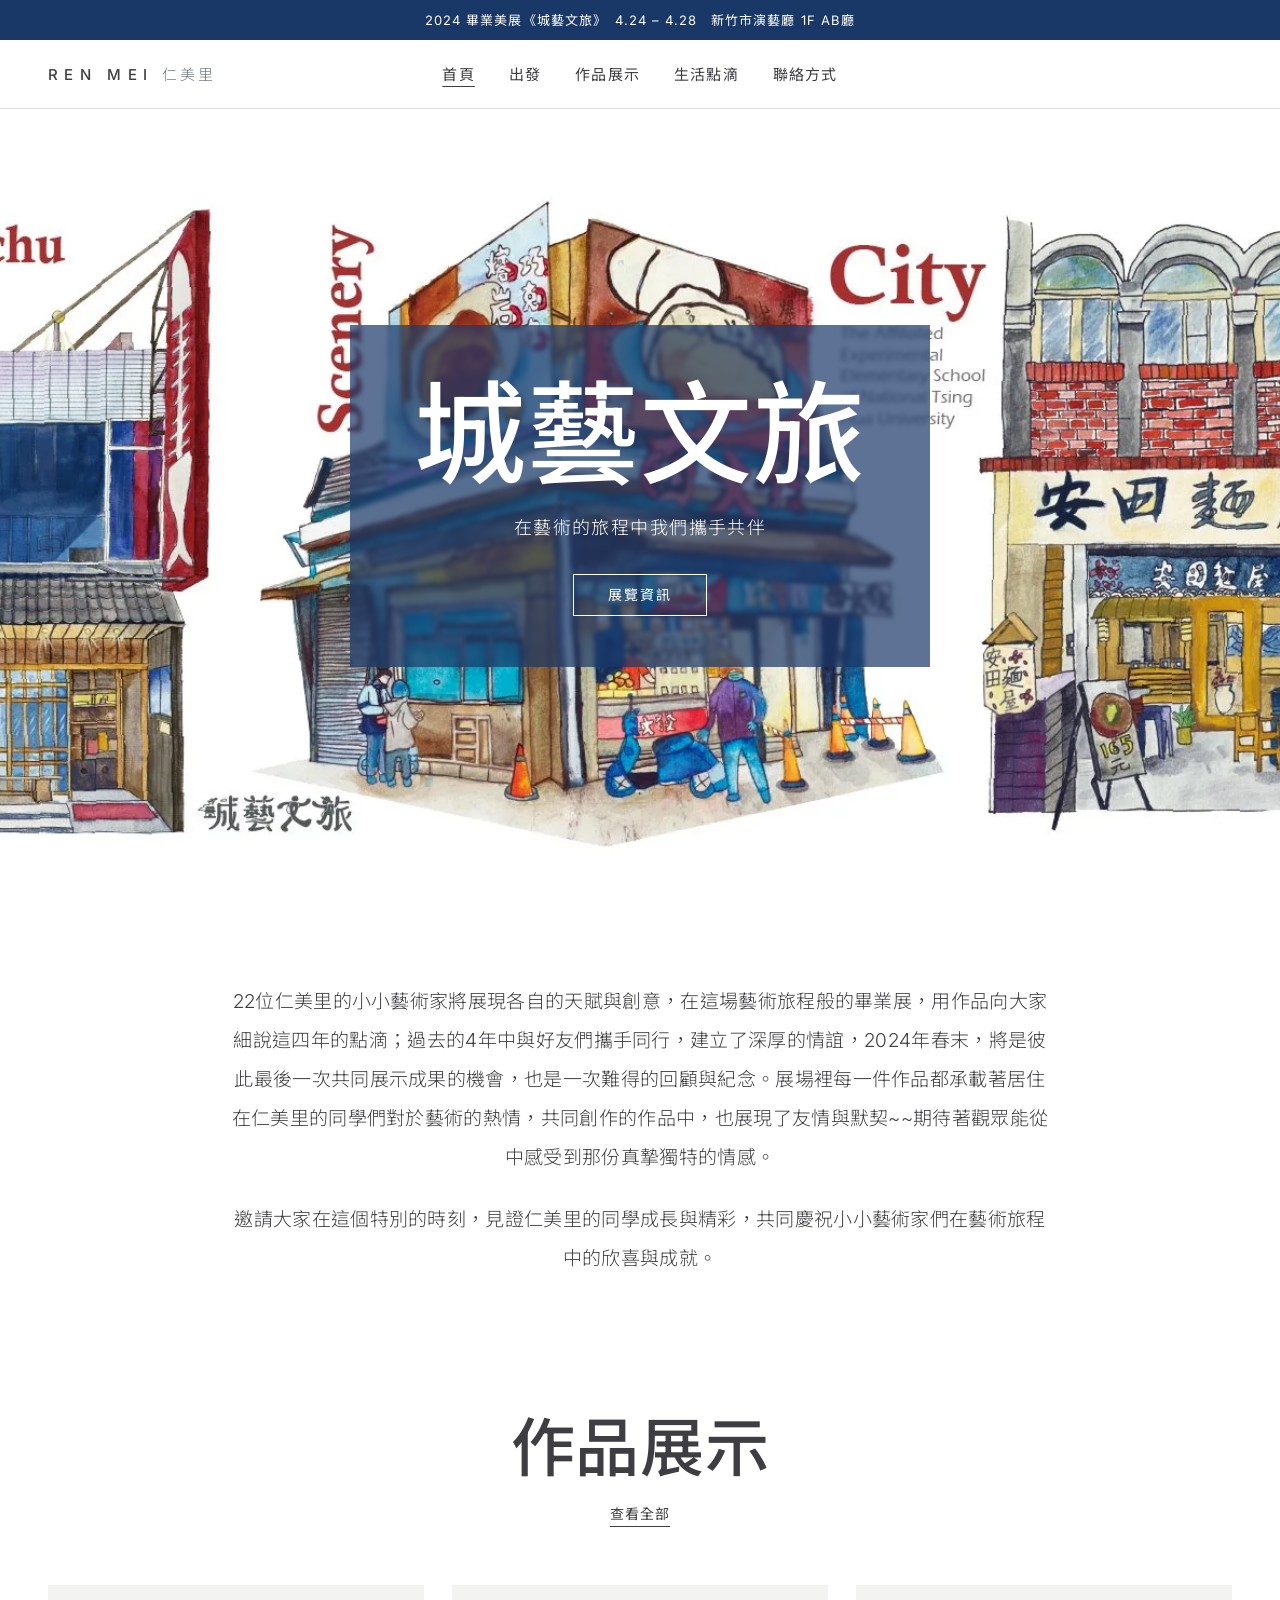
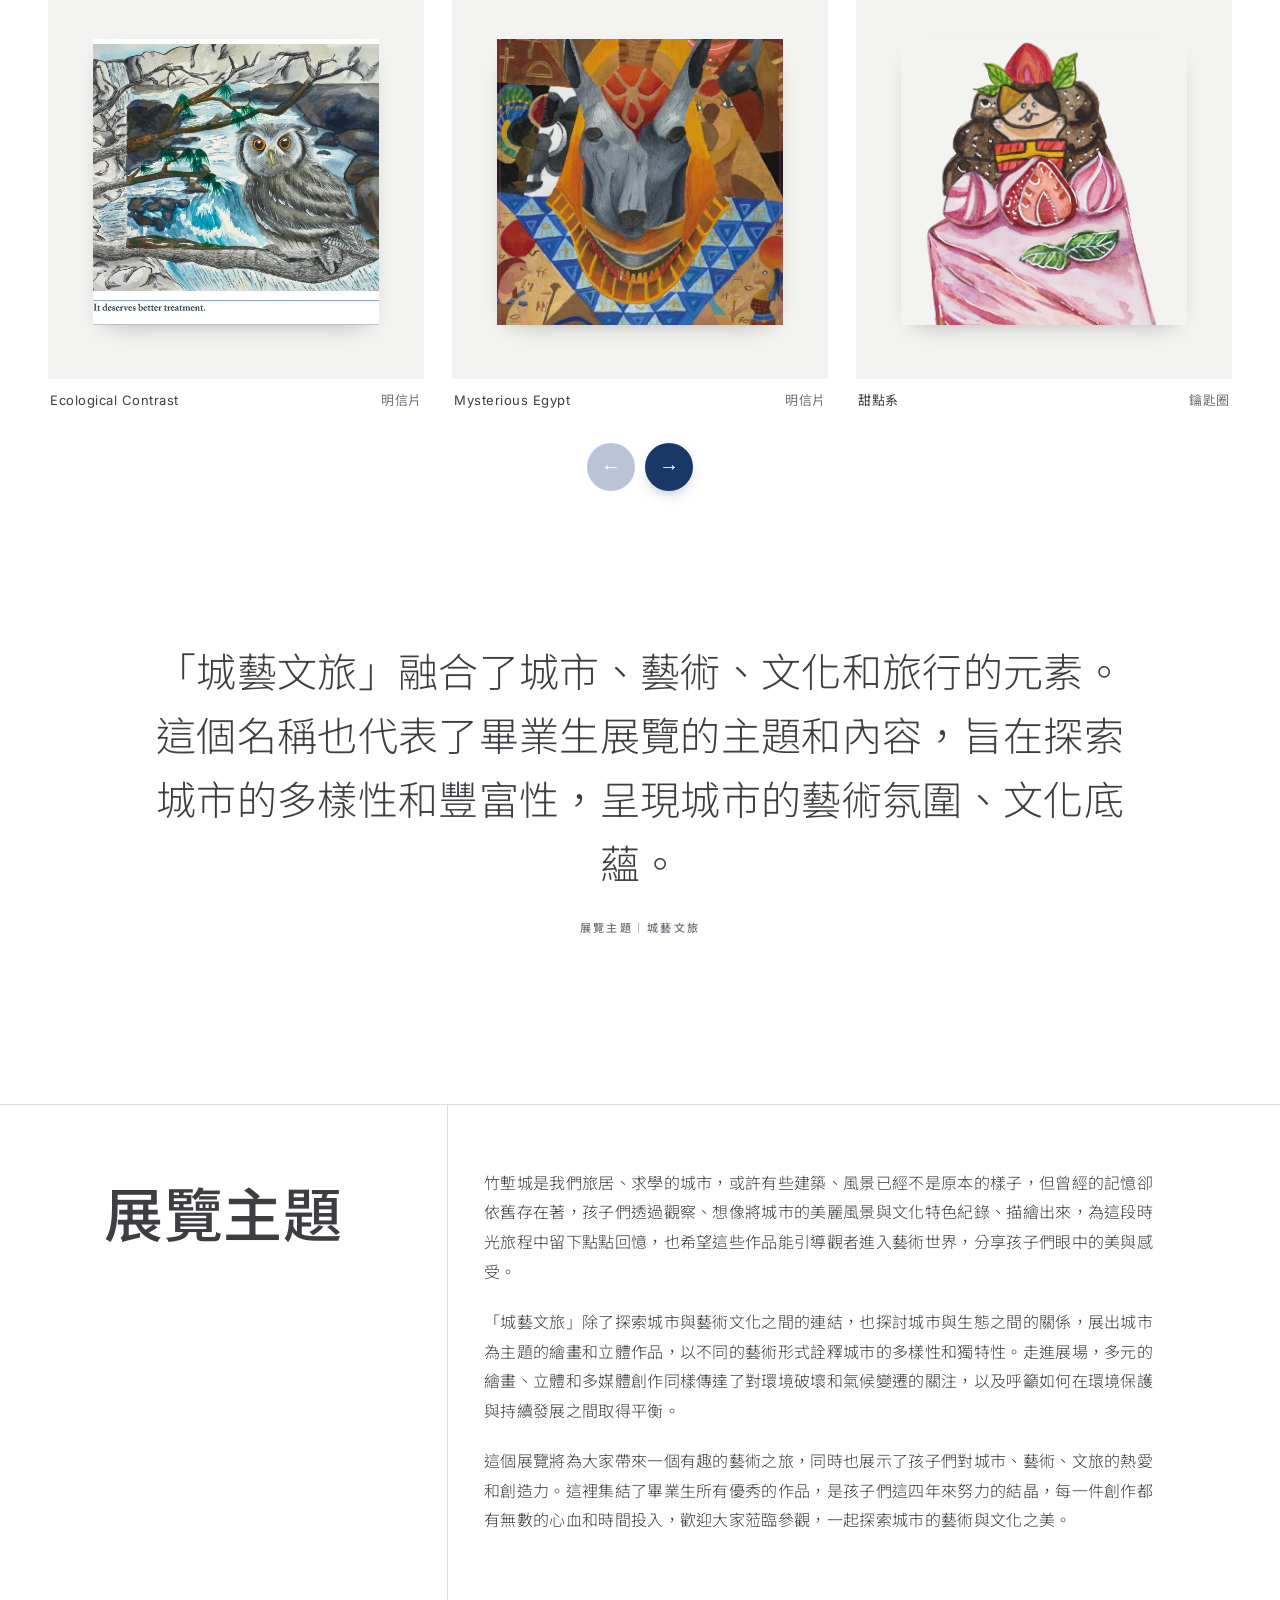
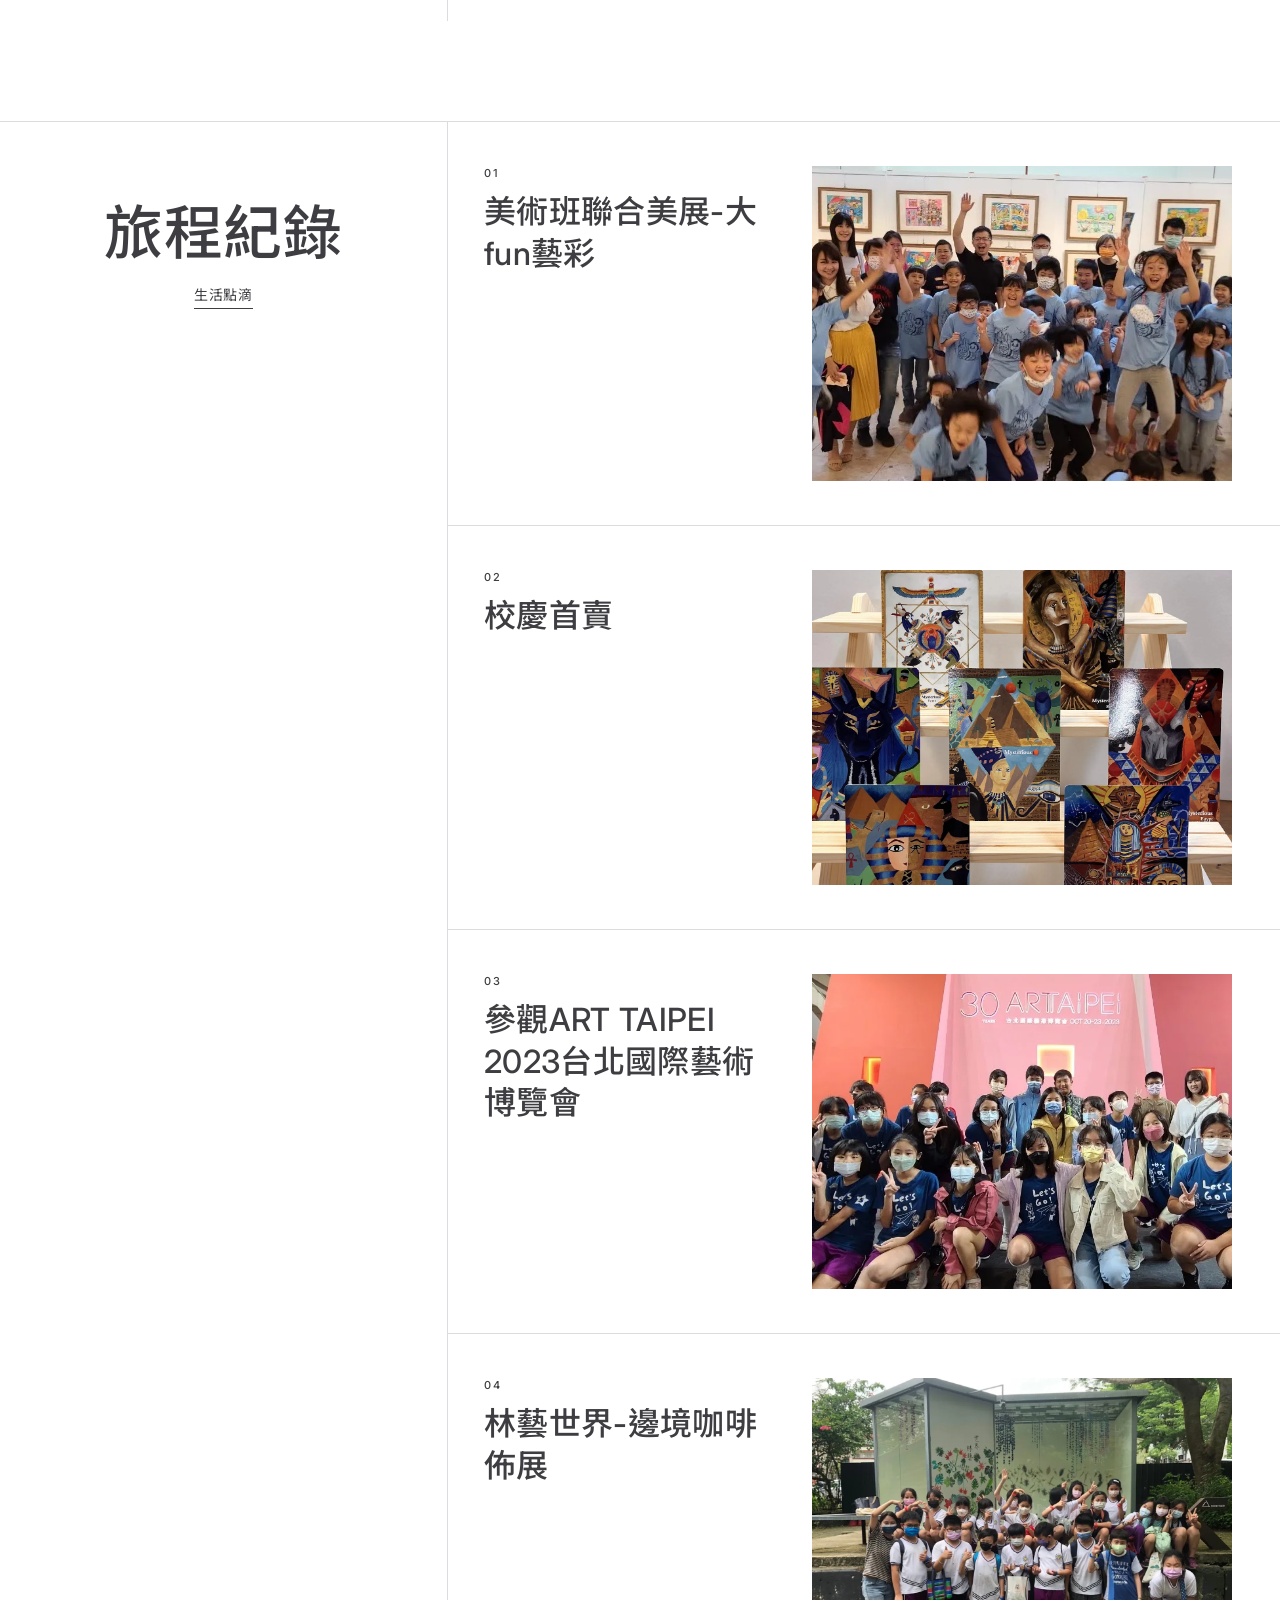
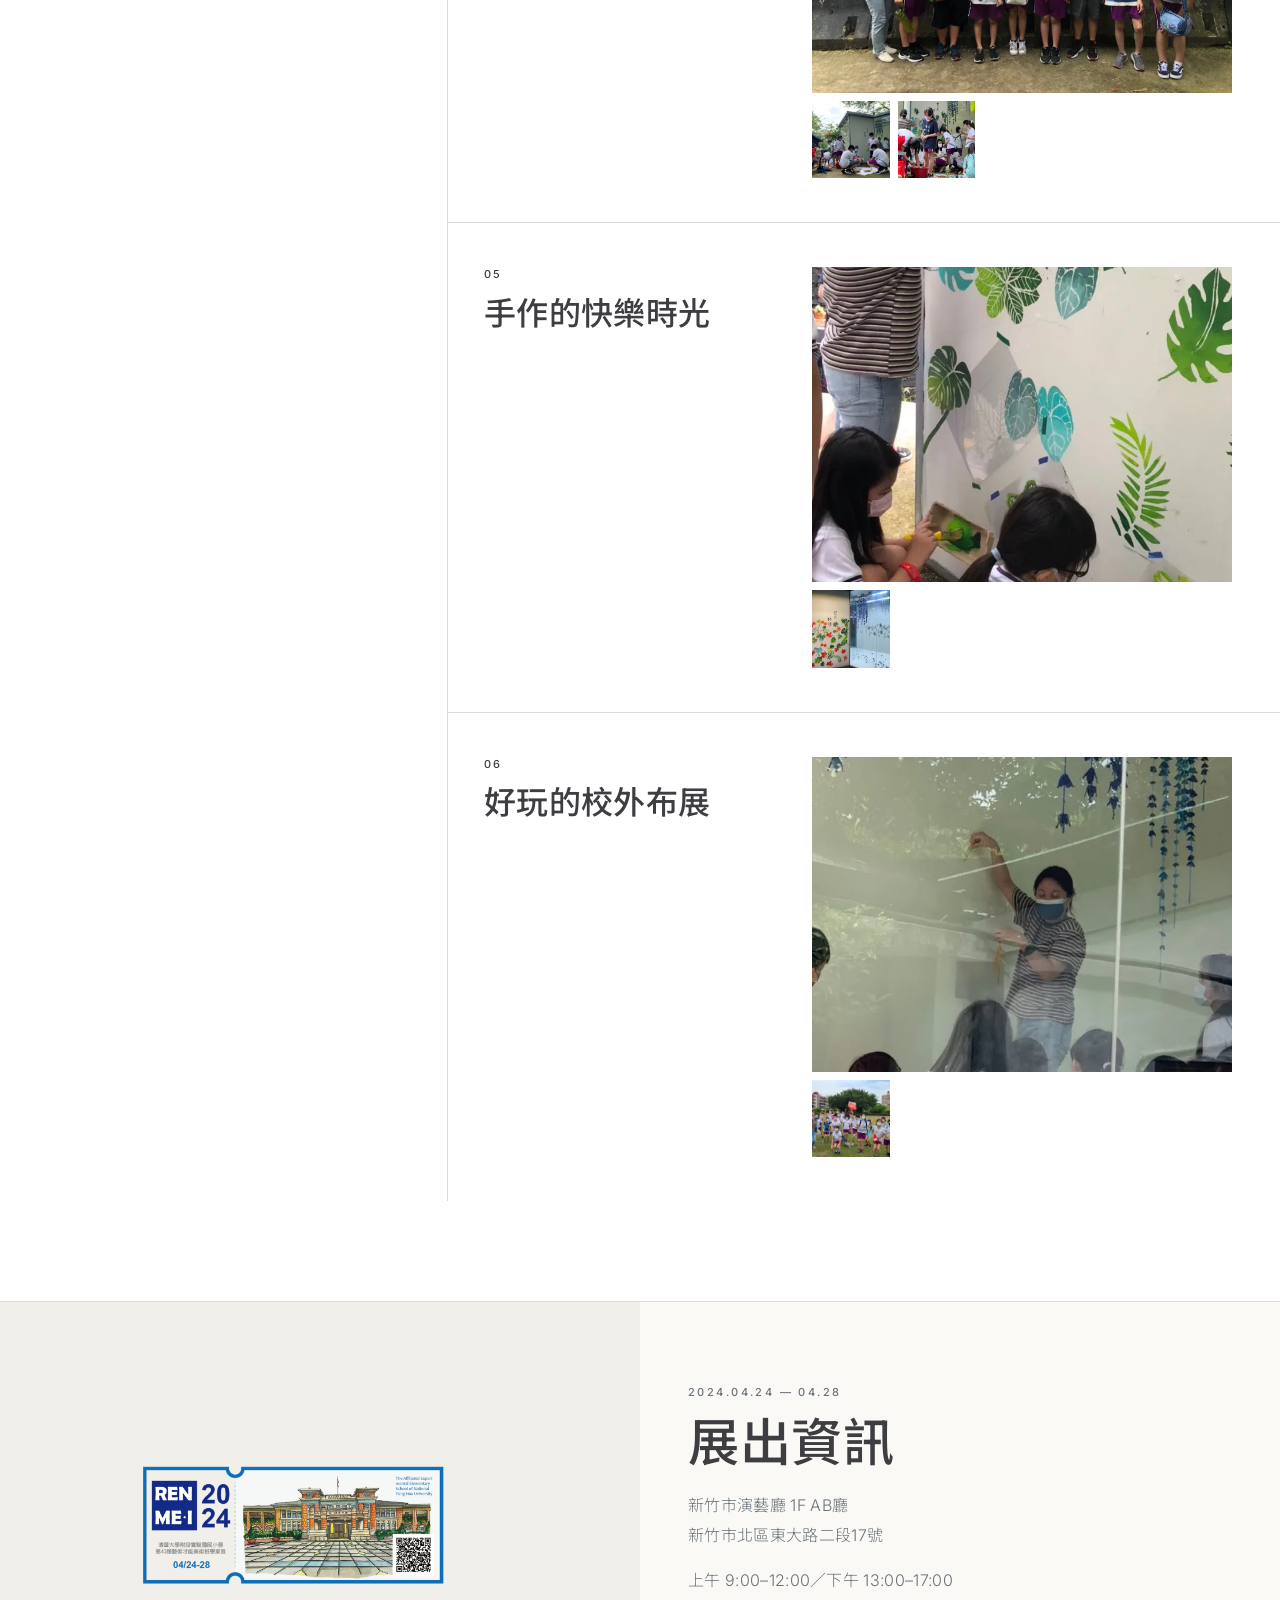
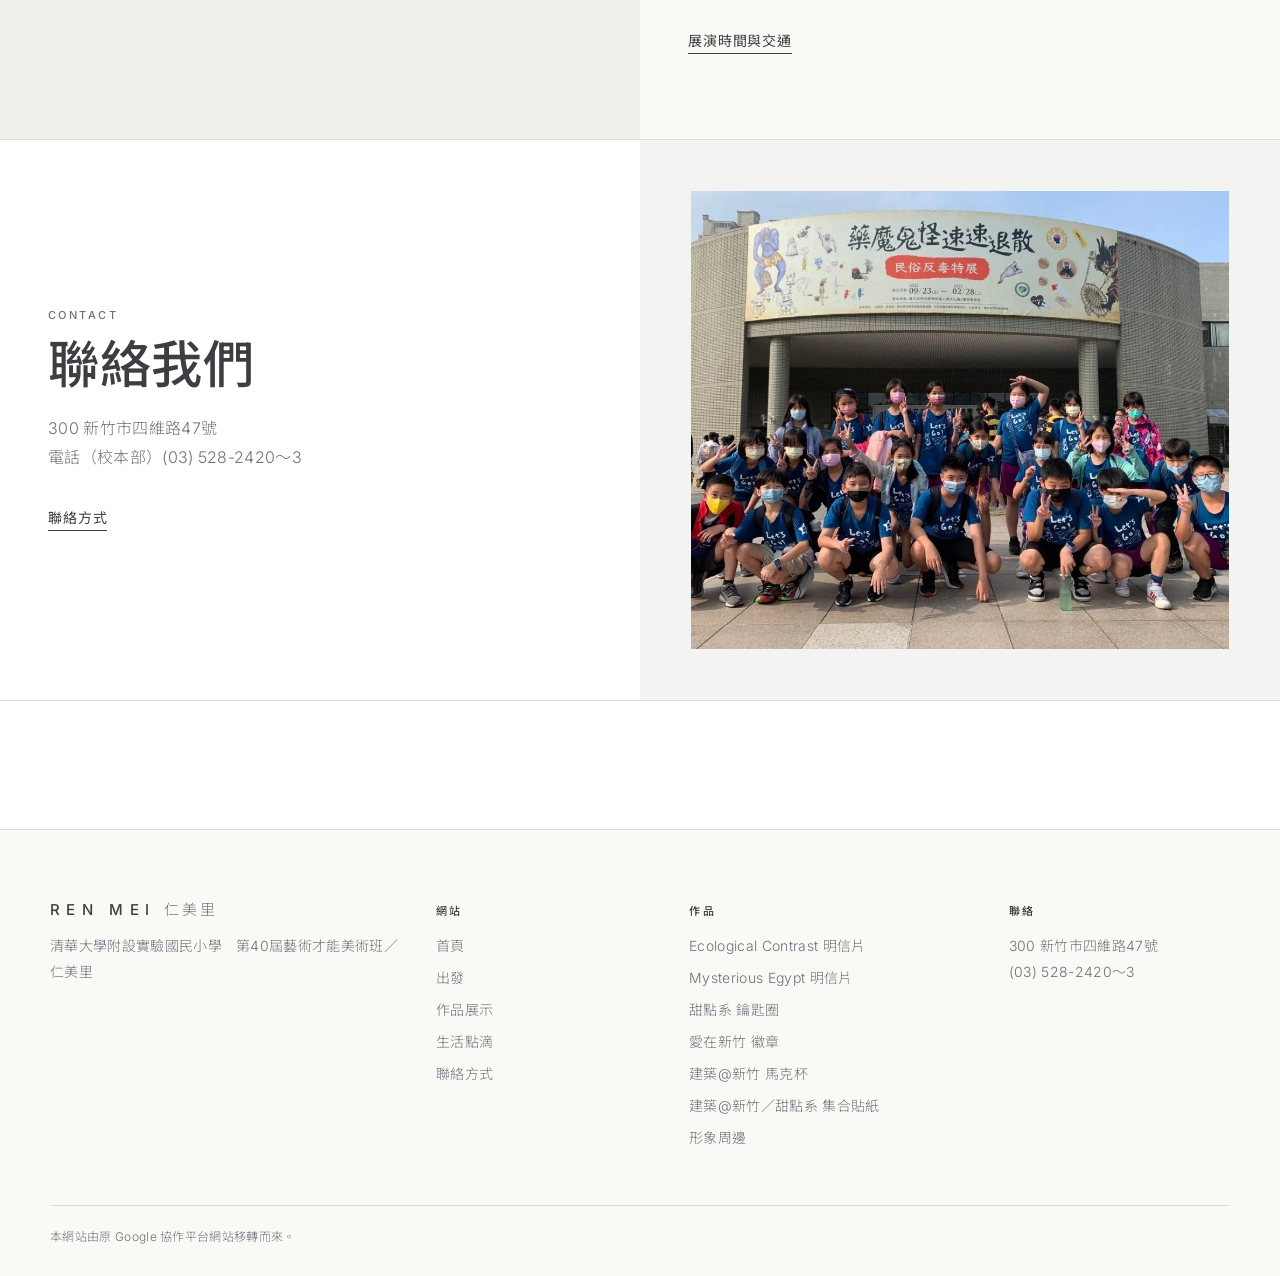
==== commit 73d6ef49: "調整字框位置" ====
--- a/index.html
+++ b/index.html
@@ -10,7 +10,7 @@
 <meta property="og:image" content="img/001.webp">
 <link rel="icon" href="assets/favicon.svg" type="image/svg+xml">
 <link rel="preconnect" href="https://fonts.googleapis.com"><link rel="preconnect" href="https://fonts.gstatic.com" crossorigin>
-<link href="https://fonts.googleapis.com/css2?family=Cormorant+Garamond:wght@400;500&family=Noto+Serif+TC:wght@300;400;500&family=Noto+Sans+TC:wght@300;400;500&display=swap" rel="stylesheet">
+<link href="https://fonts.googleapis.com/css2?family=Inter:wght@300;400;500;600&family=Noto+Sans+TC:wght@300;400;500;700&display=swap" rel="stylesheet">
 <link rel="stylesheet" href="assets/style.css">
 </head>
 <body class="p-index">
--- a/assets/style.css
+++ b/assets/style.css
@@ -1,9 +1,9 @@
 /* 仁美里的城藝文旅 — gallery style */
 :root{
   --ink:#3e3e42; --muted:#6b727a; --line:#dcdcdf; --mat:#f3f3f1; --warm:#faf9f6; --bg:#fff;
-  --accent:#1f2f5c; --accent-soft:#e9ecf4;
-  --serif:"Cormorant Garamond","Noto Serif TC","Songti TC",serif;
-  --sans:"Noto Sans TC",system-ui,-apple-system,"PingFang TC","Microsoft JhengHei",sans-serif;
+  --accent:#193767; --accent-soft:#e9ecf4;
+  --serif:"Inter","Noto Sans TC","PingFang TC","Microsoft JhengHei",sans-serif;
+  --sans:"Inter","Noto Sans TC",system-ui,-apple-system,"PingFang TC","Microsoft JhengHei",sans-serif;
   --gutter:clamp(16px,4vw,48px);
 }
 *{box-sizing:border-box}
@@ -11,7 +11,7 @@
 body{margin:0;background:var(--bg);color:var(--ink);font:300 16px/1.85 var(--sans);-webkit-font-smoothing:antialiased;letter-spacing:.02em}
 img{max-width:100%;height:auto;display:block}
 a{color:inherit}
-h1,h2,h3{font-family:var(--serif);font-weight:400;letter-spacing:-.005em;margin:0}
+h1,h2,h3{font-family:var(--serif);font-weight:500;letter-spacing:.01em;margin:0}
 .wrap{width:min(1180px,100% - 2*var(--gutter));margin-inline:auto}
 .wrap-wide{padding-inline:var(--gutter)}
 .skip{position:absolute;left:-999px}.skip:focus{left:16px;top:8px;z-index:99;background:#fff;padding:6px 10px}
@@ -43,11 +43,10 @@
 .menu-btn[aria-expanded=true] span:nth-child(2){transform:translateY(-4.5px) rotate(-45deg)}
 
 /* billboard */
-.billboard{position:relative;display:grid;min-height:min(86vh,820px);background:#9a9a9a;overflow:hidden;color:#fff}
+.billboard{position:relative;display:grid;min-height:min(86vh,820px);background:#e9e7e2;overflow:hidden;color:#fff}
 .billboard.small{min-height:clamp(320px,52vh,520px)}
 .bb-img{grid-area:1/1;width:100%;height:100%;object-fit:cover}
-.billboard::after{content:"";grid-area:1/1;background:rgba(62,62,66,.42)}
-.bb-text{grid-area:1/1;z-index:1;align-self:center;justify-self:center;text-align:center;padding:40px var(--gutter);max-width:900px}
+.bb-text{grid-area:1/1;z-index:1;align-self:center;justify-self:center;text-align:center;background:rgba(25,55,103,.7);padding:clamp(28px,4vw,52px) clamp(28px,5vw,72px);margin:24px var(--gutter);max-width:900px;-webkit-backdrop-filter:blur(2px);backdrop-filter:blur(2px)}
 .billboard h1{font-size:clamp(46px,9vw,112px);line-height:1.05}
 .billboard.small h1{font-size:clamp(38px,6vw,76px)}
 .bb-sub{font:300 clamp(15px,1.6vw,18px)/1.8 var(--sans);margin:18px auto 0;max-width:620px;letter-spacing:.08em}
@@ -88,14 +87,14 @@
 .track::-webkit-scrollbar{display:none}
 .track>.art{scroll-snap-align:start}
 .car-nav{display:flex;justify-content:center;gap:10px;margin-top:28px}
-.car-nav button{width:46px;height:46px;border:1px solid var(--line);border-radius:50%;background:#fff;color:var(--ink);font-size:18px;cursor:pointer;transition:border-color .2s}
-.car-nav button:hover{border-color:var(--ink)}
-.car-nav button:disabled{opacity:.35;cursor:default}
+.car-nav button{width:48px;height:48px;border:0;border-radius:50%;background:var(--accent);color:#fff;font-size:20px;cursor:pointer;transition:background .2s,transform .2s;box-shadow:0 6px 16px -8px rgba(25,55,103,.6)}
+.car-nav button:hover{background:#2a5aa8;transform:translateY(-1px)}
+.car-nav button:disabled{background:#b9c4d8;box-shadow:none;cursor:default;transform:none}
 
 /* quote */
 .quote{padding:clamp(80px,12vw,150px) 0 clamp(40px,6vw,70px);text-align:center}
 .quote blockquote{margin:0 auto;max-width:980px}
-.quote p{font:400 clamp(26px,3.6vw,46px)/1.55 var(--serif);margin:0;color:var(--ink)}
+.quote p{font:300 clamp(24px,3.2vw,40px)/1.6 var(--serif);margin:0;color:var(--ink)}
 .quote cite{display:block;margin-top:26px;font:500 11px/1 var(--sans);font-style:normal;letter-spacing:.22em;color:var(--muted)}
 
 /* two-column group */
@@ -137,7 +136,7 @@
 .embed{position:relative;overflow:hidden;background:#e5e5e5}
 .embed iframe{position:absolute;inset:0;width:100%;height:100%;border:0}
 .embed.video{aspect-ratio:16/9}
-.embed.map{aspect-ratio:16/7;filter:grayscale(.6)}
+.embed.map{aspect-ratio:16/7}
 
 .more{padding-bottom:20px}
 
@@ -191,3 +190,22 @@
   .foot-grid{grid-template-columns:1fr}
 }
 @media (prefers-reduced-motion:reduce){*{transition:none!important;scroll-behavior:auto!important}}
+
+/* billboard variants */
+.billboard.side{display:block;min-height:0;background:#fff}
+.billboard.side .bb-img{width:100%;height:auto;object-fit:contain}
+.billboard.side .bb-text{position:absolute;top:50%;transform:translateY(-50%);height:88%;max-height:none;right:var(--gutter);margin:0;width:clamp(240px,24vw,340px);display:flex;flex-direction:column;justify-content:center;text-align:left;padding:clamp(24px,3vw,44px)}
+.billboard.side .bb-sub{margin-left:0}
+.billboard.veil .bb-text{background:rgba(60,60,64,.42);box-shadow:none;-webkit-backdrop-filter:grayscale(1);backdrop-filter:grayscale(1)}
+.billboard.tall{min-height:min(88vh,860px)}
+.billboard.tall .bb-img{object-position:center 40%}
+@media (max-width:820px){
+  .billboard.side .bb-text{position:static;width:auto;margin:0;padding:32px var(--gutter)}
+}
+/* box positions */
+.billboard.tr .bb-text,.billboard.br .bb-text{justify-self:end;margin:clamp(20px,3vw,44px) var(--gutter);max-width:min(440px,100% - 2*var(--gutter))}
+.billboard.tr .bb-text{align-self:start;padding:clamp(22px,2.6vw,36px) clamp(24px,3vw,44px)}
+.billboard.br .bb-text{align-self:end}
+.billboard.tr h1{font-size:clamp(34px,4.8vw,64px)}
+.billboard.tr .bb-sub{font-size:15px;margin-top:12px}
+.billboard.tr .btn-ghost{margin-top:20px;padding:11px 28px}
